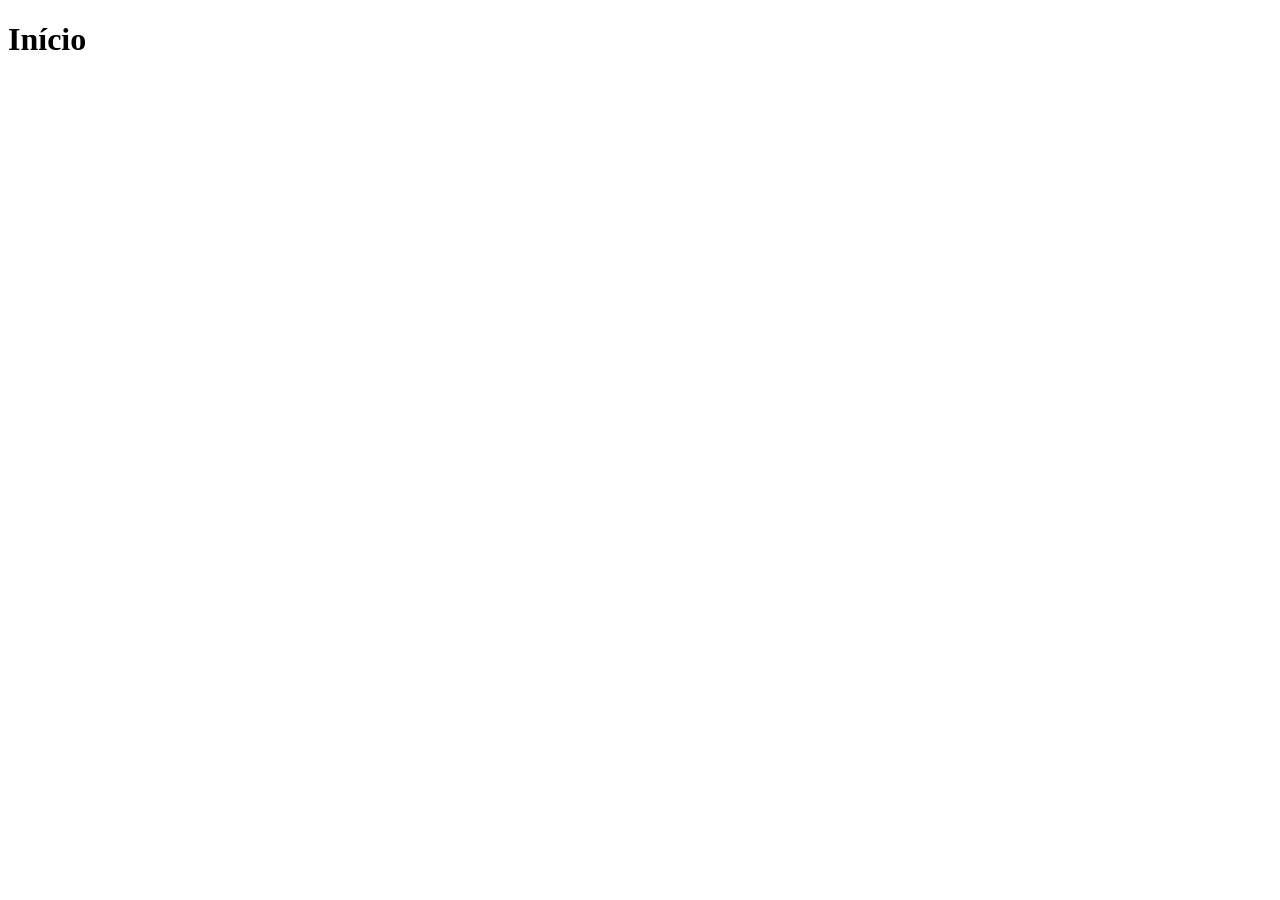
==== index.html @ 6e4b0859 "Estrutura inicial do projeto" ====
<!DOCTYPE html>
<html lang="pt-BR">
<head>
  <meta charset="UTF-8">
  <meta name="viewport" content="width=device-width, initial-scale=1">
  <title>Início · IMDb Clone</title>
  <link rel="stylesheet" href="css/variaveis.css">
  <link rel="stylesheet" href="css/base.css">
  <link rel="stylesheet" href="css/componentes.css">
  <link rel="stylesheet" href="css/paginas.css">
</head>
<body data-pagina="inicio" data-raiz=".">
  <header id="cabecalho"></header>
  <main id="conteudo">
    <h1>Início</h1>
  </main>
  <footer id="rodape"></footer>
</body>
</html>
---- css/variaveis.css ----
/* ==========================================================================
   variaveis.css — tokens do guia de estilo (Parte 1, seção 4)
   Valores medidos no IMDb em 08/11/2026. Importado antes de todos os outros CSS.
   Tema escuro é o padrão; o tema claro troca só as variáveis (html[data-tema="claro"]).
   ========================================================================== */

:root {
  /* ---- Cores fixas (iguais nos dois temas) ---- */
  --cor-destaque: #F5C518;        /* botão primário, estrelas, barra dos títulos */
  --cor-sobre-destaque: #000000;  /* texto em cima do amarelo (contraste 12,9:1) */

  /* ---- Tema escuro (padrão) ---- */
  --cor-fundo: #000000;
  --cor-cabecalho: #121212;
  --cor-superficie: #1F1F1F;      /* busca, campos, menus */
  --cor-card: #1A1A1A;            /* cards e pôsteres */
  --cor-botao-secundario: #2C2C2C;
  --cor-borda: #3A3A3A;
  --cor-texto: #FFFFFF;           /* 21:1 sobre o fundo */
  --cor-texto-2: #B3B3B3;         /* secundário: metadados, rodapé (10:1) */
  --cor-link: #5799EF;            /* links e "Avaliar" (7,2:1) */
  --cor-erro: #FB3C3C;            /* 5,8:1 */
  --cor-sucesso: #67AD4B;         /* 7,7:1 */
  --cor-foco: #5799EF;            /* contorno de foco visível (teclado) */

  /* ---- Tipografia ---- */
  --fonte: "Roboto", Helvetica, Arial, sans-serif;
  --tam-h1: 3rem;          /* 48px / 50px — peso 300 */
  --alt-h1: 3.125rem;
  --tam-h2: 1.375rem;      /* 22px / 26px — peso 600 */
  --alt-h2: 1.625rem;
  --tam-texto: 1rem;       /* 16px / 24px — peso 400 */
  --alt-texto: 1.5rem;
  --tam-botao: 0.875rem;   /* 14px / 20px — peso 500 */
  --alt-botao: 1.25rem;
  --tam-legenda: 0.75rem;  /* 12px / 16px — peso 400 */
  --alt-legenda: 1rem;
  --peso-leve: 300;
  --peso-normal: 400;
  --peso-medio: 500;
  --peso-forte: 600;

  /* ---- Formas e medidas ---- */
  --raio-botao: 24px;      /* pílula */
  --raio-card: 12px;
  --raio-chip: 16px;
  --raio-campo: 4px;
  --altura-botao: 36px;
  --altura-botao-grande: 48px;
  --altura-chip: 30px;
  --altura-cabecalho: 56px;
  --largura-maxima: 1280px;
  --barra-titulo: 4px;     /* barra amarela à esquerda do h2 */
  --espaco-1: 0.25rem;
  --espaco-2: 0.5rem;
  --espaco-3: 1rem;
  --espaco-4: 1.5rem;
  --espaco-5: 2rem;

  /* ---- Movimento ---- */
  --transicao: 0.2s ease;
}

/* Tema claro (alternância via js/componentes/tema.js) */
html[data-tema="claro"] {
  --cor-fundo: #FFFFFF;
  --cor-cabecalho: #F0F0F0;
  --cor-superficie: #FAFAFA;
  --cor-card: #FFFFFF;
  --cor-botao-secundario: #F0F0F0;
  --cor-borda: #D0D0D0;
  --cor-texto: #212121;           /* 16,1:1 sobre branco */
  --cor-texto-2: #5F5F5F;
  --cor-link: #0E63BE;            /* 5,9:1 */
  --cor-erro: #BD2404;            /* 6,1:1 */
  --cor-sucesso: #008A00;         /* só ícone e borda (4,5:1) */
  --cor-foco: #0E63BE;
}

/* Breakpoints adotados (não dá para usar variável dentro de @media):
   mobile  : até 599px
   tablet  : a partir de 600px   → @media (min-width: 600px)
   desktop : a partir de 1024px  → @media (min-width: 1024px) */

/* Mobile: títulos menores (h1 28/32, h2 18/22) */
@media (max-width: 599px) {
  :root {
    --tam-h1: 1.75rem;
    --alt-h1: 2rem;
    --tam-h2: 1.125rem;
    --alt-h2: 1.375rem;
  }
}
---- css/base.css ----
/* base.css: reset, tipografia, layout geral, cabeçalho, rodapé e utilitários. */
---- css/componentes.css ----
/* componentes.css: botões, cards, chips, campos de formulário, alertas, modal, tabela e carrossel. */
---- css/paginas.css ----
/* paginas.css: ajustes específicos de cada página (um bloco comentado por página). */
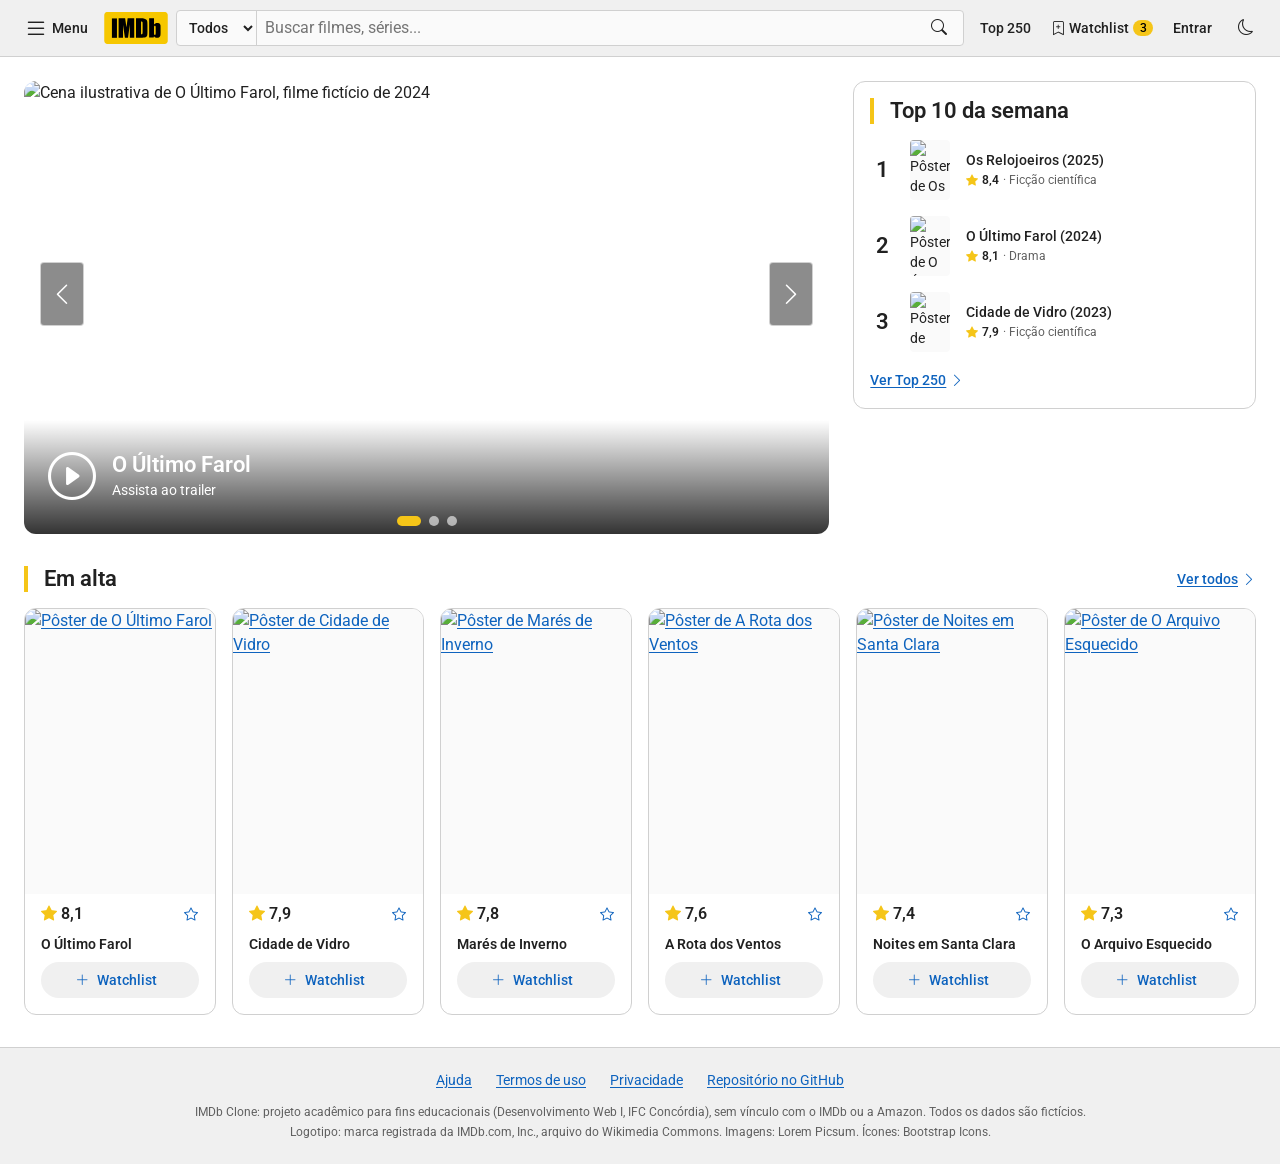
==== commit 4141ebb1: "Paginas Inicio e Detalhe do titulo com modal de avaliacao" ====
--- a/index.html
+++ b/index.html
@@ -4,16 +4,307 @@
   <meta charset="UTF-8">
   <meta name="viewport" content="width=device-width, initial-scale=1">
   <title>Início · IMDb Clone</title>
+  <meta name="description" content="Clone educacional do IMDb: destaques, Top 10 da semana e títulos em alta.">
+  <!-- Fonte Roboto (Google Fonts) e Bootstrap Icons (CDN), conforme a Tabela 5 da Parte 1 -->
+  <link rel="preconnect" href="https://fonts.googleapis.com">
+  <link rel="preconnect" href="https://fonts.gstatic.com" crossorigin>
+  <link rel="stylesheet" href="https://fonts.googleapis.com/css2?family=Roboto:wght@300;400;500;600&display=swap">
+  <link rel="stylesheet" href="https://cdn.jsdelivr.net/npm/bootstrap-icons@1.11.3/font/bootstrap-icons.min.css">
+  <!-- CSS próprio, em camadas: variáveis → base → componentes → páginas -->
   <link rel="stylesheet" href="css/variaveis.css">
   <link rel="stylesheet" href="css/base.css">
   <link rel="stylesheet" href="css/componentes.css">
   <link rel="stylesheet" href="css/paginas.css">
 </head>
 <body data-pagina="inicio" data-raiz=".">
-  <header id="cabecalho"></header>
+  <a class="pular-conteudo" href="#conteudo">Pular para o conteúdo</a>
+
+  <!-- ===== Cabeçalho global (igual em todas as páginas públicas) ===== -->
+  <header class="cabecalho" id="cabecalho">
+    <div class="cabecalho-interno">
+      <!-- Botão do menu: o JS alterna .aberta em #menu-principal e aria-expanded -->
+      <button class="botao-menu" id="botao-menu" type="button" aria-controls="menu-principal" aria-expanded="false">
+        <i class="bi bi-list" aria-hidden="true"></i>
+        <span class="botao-menu-texto">Menu</span>
+        <span class="visualmente-oculto">Abrir menu</span>
+      </button>
+
+      <a class="logo" href="index.html">
+        <img src="img/logo-imdb.svg" alt="IMDb Clone, ir para a página inicial" width="64" height="32">
+      </a>
+
+      <!-- Busca do cabeçalho: envia por GET para a página de busca -->
+      <form class="busca-cabecalho" id="form-busca-cabecalho" action="busca.html" method="get" role="search">
+        <label class="visualmente-oculto" for="busca-tipo">Tipo de título</label>
+        <select id="busca-tipo" name="tipo">
+          <option value="">Todos</option>
+          <option value="filme">Filmes</option>
+          <option value="serie">Séries</option>
+        </select>
+        <label class="visualmente-oculto" for="busca-termo">Buscar títulos</label>
+        <input type="search" id="busca-termo" name="q" placeholder="Buscar filmes, séries..." autocomplete="off">
+        <button type="submit">
+          <i class="bi bi-search" aria-hidden="true"></i>
+          <span class="visualmente-oculto">Buscar</span>
+        </button>
+      </form>
+
+      <div class="atalhos">
+        <a class="atalho atalho-mobile" href="busca.html"><i class="bi bi-search" aria-hidden="true"></i> Buscar</a>
+        <a class="atalho atalho-desktop" href="top250.html">Top 250</a>
+        <a class="atalho atalho-desktop" href="watchlist.html">
+          <i class="bi bi-bookmark-plus" aria-hidden="true"></i> Watchlist
+          <span class="contador" data-contador-watchlist>3</span>
+        </a>
+        <a class="atalho" href="admin/login.html">Entrar</a>
+      </div>
+
+      <!-- Alternar tema: o JS troca html[data-tema="escuro"] -->
+      <button class="botao-tema" id="botao-tema" type="button" aria-pressed="false">
+        <i class="bi bi-moon" aria-hidden="true"></i>
+        <span class="visualmente-oculto">Ativar tema escuro</span>
+      </button>
+    </div>
+
+    <!-- Gaveta do menu (estado "menu aberto" do wireframe) -->
+    <nav class="gaveta" id="menu-principal" aria-label="Menu principal">
+      <div class="gaveta-topo">
+        <button class="botao botao-contorno botao-icone" id="fechar-menu" type="button">
+          <i class="bi bi-x-lg" aria-hidden="true"></i>
+          <span class="visualmente-oculto">Fechar menu</span>
+        </button>
+      </div>
+      <ul class="gaveta-lista">
+        <li><a href="index.html" aria-current="page"><i class="bi bi-house" aria-hidden="true"></i> Início</a></li>
+        <li><a href="busca.html"><i class="bi bi-search" aria-hidden="true"></i> Busca</a></li>
+        <li><a href="top250.html"><i class="bi bi-trophy" aria-hidden="true"></i> Top 250</a></li>
+        <li><a href="watchlist.html"><i class="bi bi-bookmark-plus" aria-hidden="true"></i> <span>Watchlist (<span data-contador-watchlist>3</span>)</span></a></li>
+        <li><a href="admin/login.html"><i class="bi bi-person-circle" aria-hidden="true"></i> Entrar</a></li>
+      </ul>
+    </nav>
+  </header>
+
   <main id="conteudo">
-    <h1>Início</h1>
+    <h1 class="visualmente-oculto">IMDb Clone: filmes e séries fictícios</h1>
+
+    <!-- ===== Destaques: carrossel + Top 10 da semana ===== -->
+    <div class="inicio-destaques">
+      <section class="carrossel" id="carrossel" aria-roledescription="carrossel" aria-label="Destaques">
+        <button class="carrossel-seta carrossel-anterior" id="carrossel-anterior" type="button">
+          <i class="bi bi-chevron-left" aria-hidden="true"></i>
+          <span class="visualmente-oculto">Slide anterior</span>
+        </button>
+        <!-- O JS desloca este trilho com transform: translateX(-100% * índice) -->
+        <div class="carrossel-trilho" id="carrossel-trilho" aria-live="polite">
+          <!-- Slide 1 -->
+          <div class="carrossel-slide" role="group" aria-roledescription="slide" aria-label="1 de 3" data-slide="0">
+            <img src="https://picsum.photos/seed/farol-banner/1280/720" alt="Cena ilustrativa de O Último Farol, filme fictício de 2024" width="1280" height="720">
+            <div class="carrossel-legenda">
+              <a href="titulo.html?id=1">
+                <i class="bi bi-play-circle" aria-hidden="true"></i>
+                <div>
+                  <h3>O Último Farol</h3>
+                  <p>Assista ao trailer</p>
+                </div>
+              </a>
+            </div>
+          </div>
+          <!-- Slide 2 -->
+          <div class="carrossel-slide" role="group" aria-roledescription="slide" aria-label="2 de 3" data-slide="1">
+            <img src="https://picsum.photos/seed/relogio-banner/1280/720" alt="Cena ilustrativa de Os Relojoeiros, série fictício de 2025" width="1280" height="720" loading="lazy">
+            <div class="carrossel-legenda">
+              <a href="titulo.html?id=7">
+                <i class="bi bi-play-circle" aria-hidden="true"></i>
+                <div>
+                  <h3>Os Relojoeiros</h3>
+                  <p>Assista ao trailer</p>
+                </div>
+              </a>
+            </div>
+          </div>
+          <!-- Slide 3 -->
+          <div class="carrossel-slide" role="group" aria-roledescription="slide" aria-label="3 de 3" data-slide="2">
+            <img src="https://picsum.photos/seed/vidro-banner/1280/720" alt="Cena ilustrativa de Cidade de Vidro, filme fictício de 2023" width="1280" height="720" loading="lazy">
+            <div class="carrossel-legenda">
+              <a href="titulo.html?id=2">
+                <i class="bi bi-play-circle" aria-hidden="true"></i>
+                <div>
+                  <h3>Cidade de Vidro</h3>
+                  <p>Assista ao trailer</p>
+                </div>
+              </a>
+            </div>
+          </div>
+        </div>
+        <button class="carrossel-seta carrossel-proximo" id="carrossel-proximo" type="button">
+          <i class="bi bi-chevron-right" aria-hidden="true"></i>
+          <span class="visualmente-oculto">Próximo slide</span>
+        </button>
+        <div class="carrossel-indicadores" id="carrossel-indicadores">
+          <button type="button" data-ir-slide="0" aria-current="true"><span class="visualmente-oculto">Ir para o slide 1</span></button>
+          <button type="button" data-ir-slide="1"><span class="visualmente-oculto">Ir para o slide 2</span></button>
+          <button type="button" data-ir-slide="2"><span class="visualmente-oculto">Ir para o slide 3</span></button>
+        </div>
+      </section>
+
+      <section class="top10" aria-labelledby="titulo-top10">
+        <h2 class="titulo-secao" id="titulo-top10">Top 10 da semana</h2>
+        <ol class="top10-lista" id="lista-top10">
+          <li class="top10-item">
+            <span class="top10-posicao">1</span>
+            <img class="poster" src="https://picsum.photos/seed/relogio/60/90" alt="Pôster de Os Relojoeiros" width="40" height="60" loading="lazy">
+            <div>
+              <a href="titulo.html?id=7">Os Relojoeiros (2025)</a>
+              <p class="nota"><i class="bi bi-star-fill" aria-hidden="true"></i> <span class="nota-valor">8,4</span> <span class="nota-votos">· Ficção científica</span></p>
+            </div>
+          </li>
+          <li class="top10-item">
+            <span class="top10-posicao">2</span>
+            <img class="poster" src="https://picsum.photos/seed/farol/60/90" alt="Pôster de O Último Farol" width="40" height="60" loading="lazy">
+            <div>
+              <a href="titulo.html?id=1">O Último Farol (2024)</a>
+              <p class="nota"><i class="bi bi-star-fill" aria-hidden="true"></i> <span class="nota-valor">8,1</span> <span class="nota-votos">· Drama</span></p>
+            </div>
+          </li>
+          <li class="top10-item">
+            <span class="top10-posicao">3</span>
+            <img class="poster" src="https://picsum.photos/seed/vidro/60/90" alt="Pôster de Cidade de Vidro" width="40" height="60" loading="lazy">
+            <div>
+              <a href="titulo.html?id=2">Cidade de Vidro (2023)</a>
+              <p class="nota"><i class="bi bi-star-fill" aria-hidden="true"></i> <span class="nota-valor">7,9</span> <span class="nota-votos">· Ficção científica</span></p>
+            </div>
+          </li>
+        </ol>
+        <a class="ver-mais" href="top250.html">Ver Top 250 <i class="bi bi-chevron-right" aria-hidden="true"></i></a>
+      </section>
+    </div>
+
+    <!-- ===== Em alta: cards com botão de Watchlist ===== -->
+    <section class="em-alta" aria-labelledby="titulo-em-alta">
+      <div class="secao-topo">
+        <h2 class="titulo-secao" id="titulo-em-alta">Em alta</h2>
+        <a class="ver-mais" href="busca.html">Ver todos <i class="bi bi-chevron-right" aria-hidden="true"></i></a>
+      </div>
+      <!-- Grade no desktop; rolagem horizontal no mobile. O JS pode gerar estes cards a partir do JSON -->
+      <ul class="grade-cartoes" id="lista-em-alta">
+        <li>
+          <article class="cartao-titulo" data-id="1">
+            <a href="titulo.html?id=1" tabindex="-1" aria-hidden="true">
+              <img class="poster" src="https://picsum.photos/seed/farol/300/450" alt="Pôster de O Último Farol" width="300" height="450" loading="lazy">
+            </a>
+            <div class="cartao-corpo">
+              <div class="cartao-linha-nota">
+                <p class="nota"><i class="bi bi-star-fill" aria-hidden="true"></i> <span class="nota-valor">8,1</span><span class="visualmente-oculto"> de 10</span></p>
+                <a class="botao botao-texto" href="titulo.html?id=1#avaliar" aria-label="Avaliar O Último Farol"><i class="bi bi-star" aria-hidden="true"></i></a>
+              </div>
+              <h3><a href="titulo.html?id=1">O Último Farol</a></h3>
+              <button class="botao botao-secundario botao-bloco botao-watchlist" type="button" data-id="1" aria-pressed="false">
+                <i class="bi bi-plus-lg" aria-hidden="true"></i> Watchlist<span class="visualmente-oculto">: O Último Farol</span>
+              </button>
+            </div>
+          </article>
+        </li>
+        <li>
+          <article class="cartao-titulo" data-id="2">
+            <a href="titulo.html?id=2" tabindex="-1" aria-hidden="true">
+              <img class="poster" src="https://picsum.photos/seed/vidro/300/450" alt="Pôster de Cidade de Vidro" width="300" height="450" loading="lazy">
+            </a>
+            <div class="cartao-corpo">
+              <div class="cartao-linha-nota">
+                <p class="nota"><i class="bi bi-star-fill" aria-hidden="true"></i> <span class="nota-valor">7,9</span><span class="visualmente-oculto"> de 10</span></p>
+                <a class="botao botao-texto" href="titulo.html?id=2#avaliar" aria-label="Avaliar Cidade de Vidro"><i class="bi bi-star" aria-hidden="true"></i></a>
+              </div>
+              <h3><a href="titulo.html?id=2">Cidade de Vidro</a></h3>
+              <button class="botao botao-secundario botao-bloco botao-watchlist" type="button" data-id="2" aria-pressed="false">
+                <i class="bi bi-plus-lg" aria-hidden="true"></i> Watchlist<span class="visualmente-oculto">: Cidade de Vidro</span>
+              </button>
+            </div>
+          </article>
+        </li>
+        <li>
+          <article class="cartao-titulo" data-id="3">
+            <a href="titulo.html?id=3" tabindex="-1" aria-hidden="true">
+              <img class="poster" src="https://picsum.photos/seed/mares/300/450" alt="Pôster de Marés de Inverno" width="300" height="450" loading="lazy">
+            </a>
+            <div class="cartao-corpo">
+              <div class="cartao-linha-nota">
+                <p class="nota"><i class="bi bi-star-fill" aria-hidden="true"></i> <span class="nota-valor">7,8</span><span class="visualmente-oculto"> de 10</span></p>
+                <a class="botao botao-texto" href="titulo.html?id=3#avaliar" aria-label="Avaliar Marés de Inverno"><i class="bi bi-star" aria-hidden="true"></i></a>
+              </div>
+              <h3><a href="titulo.html?id=3">Marés de Inverno</a></h3>
+              <button class="botao botao-secundario botao-bloco botao-watchlist" type="button" data-id="3" aria-pressed="false">
+                <i class="bi bi-plus-lg" aria-hidden="true"></i> Watchlist<span class="visualmente-oculto">: Marés de Inverno</span>
+              </button>
+            </div>
+          </article>
+        </li>
+        <li>
+          <article class="cartao-titulo" data-id="4">
+            <a href="titulo.html?id=4" tabindex="-1" aria-hidden="true">
+              <img class="poster" src="https://picsum.photos/seed/ventos/300/450" alt="Pôster de A Rota dos Ventos" width="300" height="450" loading="lazy">
+            </a>
+            <div class="cartao-corpo">
+              <div class="cartao-linha-nota">
+                <p class="nota"><i class="bi bi-star-fill" aria-hidden="true"></i> <span class="nota-valor">7,6</span><span class="visualmente-oculto"> de 10</span></p>
+                <a class="botao botao-texto" href="titulo.html?id=4#avaliar" aria-label="Avaliar A Rota dos Ventos"><i class="bi bi-star" aria-hidden="true"></i></a>
+              </div>
+              <h3><a href="titulo.html?id=4">A Rota dos Ventos</a></h3>
+              <button class="botao botao-secundario botao-bloco botao-watchlist" type="button" data-id="4" aria-pressed="false">
+                <i class="bi bi-plus-lg" aria-hidden="true"></i> Watchlist<span class="visualmente-oculto">: A Rota dos Ventos</span>
+              </button>
+            </div>
+          </article>
+        </li>
+        <li>
+          <article class="cartao-titulo" data-id="5">
+            <a href="titulo.html?id=5" tabindex="-1" aria-hidden="true">
+              <img class="poster" src="https://picsum.photos/seed/clara/300/450" alt="Pôster de Noites em Santa Clara" width="300" height="450" loading="lazy">
+            </a>
+            <div class="cartao-corpo">
+              <div class="cartao-linha-nota">
+                <p class="nota"><i class="bi bi-star-fill" aria-hidden="true"></i> <span class="nota-valor">7,4</span><span class="visualmente-oculto"> de 10</span></p>
+                <a class="botao botao-texto" href="titulo.html?id=5#avaliar" aria-label="Avaliar Noites em Santa Clara"><i class="bi bi-star" aria-hidden="true"></i></a>
+              </div>
+              <h3><a href="titulo.html?id=5">Noites em Santa Clara</a></h3>
+              <button class="botao botao-secundario botao-bloco botao-watchlist" type="button" data-id="5" aria-pressed="false">
+                <i class="bi bi-plus-lg" aria-hidden="true"></i> Watchlist<span class="visualmente-oculto">: Noites em Santa Clara</span>
+              </button>
+            </div>
+          </article>
+        </li>
+        <li>
+          <article class="cartao-titulo" data-id="6">
+            <a href="titulo.html?id=6" tabindex="-1" aria-hidden="true">
+              <img class="poster" src="https://picsum.photos/seed/arquivo/300/450" alt="Pôster de O Arquivo Esquecido" width="300" height="450" loading="lazy">
+            </a>
+            <div class="cartao-corpo">
+              <div class="cartao-linha-nota">
+                <p class="nota"><i class="bi bi-star-fill" aria-hidden="true"></i> <span class="nota-valor">7,3</span><span class="visualmente-oculto"> de 10</span></p>
+                <a class="botao botao-texto" href="titulo.html?id=6#avaliar" aria-label="Avaliar O Arquivo Esquecido"><i class="bi bi-star" aria-hidden="true"></i></a>
+              </div>
+              <h3><a href="titulo.html?id=6">O Arquivo Esquecido</a></h3>
+              <button class="botao botao-secundario botao-bloco botao-watchlist" type="button" data-id="6" aria-pressed="false">
+                <i class="bi bi-plus-lg" aria-hidden="true"></i> Watchlist<span class="visualmente-oculto">: O Arquivo Esquecido</span>
+              </button>
+            </div>
+          </article>
+        </li>
+      </ul>
+    </section>
   </main>
-  <footer id="rodape"></footer>
+
+  <!-- ===== Rodapé (aviso de clone educacional exigido pelo enunciado) ===== -->
+  <footer class="rodape" id="rodape">
+    <nav aria-label="Links do rodapé">
+      <ul class="rodape-links">
+        <li><a href="#">Ajuda</a></li>
+        <li><a href="#">Termos de uso</a></li>
+        <li><a href="#">Privacidade</a></li>
+        <li><a href="https://github.com/arthurlorenzett/IMDb_Mock">Repositório no GitHub</a></li>
+      </ul>
+    </nav>
+    <p>IMDb Clone: projeto acadêmico para fins educacionais (Desenvolvimento Web I, IFC Concórdia), sem vínculo com o IMDb ou a Amazon. Todos os dados são fictícios.</p>
+    <p>Logotipo: marca registrada da IMDb.com, Inc., arquivo do Wikimedia Commons. Imagens: Lorem Picsum. Ícones: Bootstrap Icons.</p>
+  </footer>
 </body>
 </html>
--- a/css/variaveis.css
+++ b/css/variaveis.css
@@ -1,27 +1,33 @@
 /* ==========================================================================
    variaveis.css — tokens do guia de estilo (Parte 1, seção 4)
    Valores medidos no IMDb em 08/11/2026. Importado antes de todos os outros CSS.
-   Tema escuro é o padrão; o tema claro troca só as variáveis (html[data-tema="claro"]).
+   Tema claro é o padrão; o tema escuro troca só as variáveis (html[data-tema="escuro"]).
    ========================================================================== */
 
 :root {
   /* ---- Cores fixas (iguais nos dois temas) ---- */
   --cor-destaque: #F5C518;        /* botão primário, estrelas, barra dos títulos */
   --cor-sobre-destaque: #000000;  /* texto em cima do amarelo (contraste 12,9:1) */
+  --cor-sobre-foto: #FFFFFF;      /* texto e setas em cima de fotos (carrossel, trailer) */
+  --cor-veu-foto: rgba(0, 0, 0, 0.8);        /* degradê que garante leitura sobre a foto */
+  --cor-veu-leve: rgba(0, 0, 0, 0.45);       /* fundo das setas do carrossel */
+  --cor-borda-foto: rgba(255, 255, 255, 0.6); /* borda das setas e indicadores do carrossel */
 
-  /* ---- Tema escuro (padrão) ---- */
-  --cor-fundo: #000000;
-  --cor-cabecalho: #121212;
-  --cor-superficie: #1F1F1F;      /* busca, campos, menus */
-  --cor-card: #1A1A1A;            /* cards e pôsteres */
-  --cor-botao-secundario: #2C2C2C;
-  --cor-borda: #3A3A3A;
-  --cor-texto: #FFFFFF;           /* 21:1 sobre o fundo */
-  --cor-texto-2: #B3B3B3;         /* secundário: metadados, rodapé (10:1) */
-  --cor-link: #5799EF;            /* links e "Avaliar" (7,2:1) */
-  --cor-erro: #FB3C3C;            /* 5,8:1 */
-  --cor-sucesso: #67AD4B;         /* 7,7:1 */
-  --cor-foco: #5799EF;            /* contorno de foco visível (teclado) */
+  /* ---- Tema claro (padrão) ---- */
+  --cor-fundo: #FFFFFF;
+  --cor-cabecalho: #F0F0F0;
+  --cor-superficie: #FAFAFA;      /* busca, campos, menus */
+  --cor-card: #FFFFFF;            /* cards e pôsteres */
+  --cor-botao-secundario: #F0F0F0;
+  --cor-borda: #D0D0D0;
+  --cor-texto: #212121;           /* 16,1:1 sobre branco */
+  --cor-texto-2: #5F5F5F;         /* secundário: metadados, rodapé */
+  --cor-link: #0E63BE;            /* links e "Avaliar" (5,9:1) */
+  --cor-erro: #BD2404;            /* 6,1:1 */
+  --cor-sucesso: #008A00;         /* só ícone e borda (4,5:1) */
+  --cor-foco: #0E63BE;            /* contorno de foco visível (teclado) */
+  --cor-sombra: rgba(0, 0, 0, 0.12);
+  --cor-fundo-modal: rgba(0, 0, 0, 0.6);  /* véu atrás de modais e da gaveta */
 
   /* ---- Tipografia ---- */
   --fonte: "Roboto", Helvetica, Arial, sans-serif;
@@ -61,20 +67,21 @@
   --transicao: 0.2s ease;
 }
 
-/* Tema claro (alternância via js/componentes/tema.js) */
-html[data-tema="claro"] {
-  --cor-fundo: #FFFFFF;
-  --cor-cabecalho: #F0F0F0;
-  --cor-superficie: #FAFAFA;
-  --cor-card: #FFFFFF;
-  --cor-botao-secundario: #F0F0F0;
-  --cor-borda: #D0D0D0;
-  --cor-texto: #212121;           /* 16,1:1 sobre branco */
-  --cor-texto-2: #5F5F5F;
-  --cor-link: #0E63BE;            /* 5,9:1 */
-  --cor-erro: #BD2404;            /* 6,1:1 */
-  --cor-sucesso: #008A00;         /* só ícone e borda (4,5:1) */
-  --cor-foco: #0E63BE;
+/* Tema escuro (o JS do colega só troca o atributo: html[data-tema="escuro"]) */
+html[data-tema="escuro"] {
+  --cor-fundo: #000000;
+  --cor-cabecalho: #121212;
+  --cor-superficie: #1F1F1F;
+  --cor-card: #1A1A1A;
+  --cor-botao-secundario: #2C2C2C;
+  --cor-borda: #3A3A3A;
+  --cor-texto: #FFFFFF;           /* 21:1 sobre o fundo */
+  --cor-texto-2: #B3B3B3;         /* 10:1 */
+  --cor-link: #5799EF;            /* 7,2:1 */
+  --cor-erro: #FB3C3C;            /* 5,8:1 */
+  --cor-sucesso: #67AD4B;         /* 7,7:1 */
+  --cor-foco: #5799EF;
+  --cor-sombra: rgba(0, 0, 0, 0.5);
 }
 
 /* Breakpoints adotados (não dá para usar variável dentro de @media):
--- a/css/base.css
+++ b/css/base.css
@@ -1 +1,461 @@
-/* base.css: reset, tipografia, layout geral, cabeçalho, rodapé e utilitários. */
+/* ==========================================================================
+   base.css — reset, tipografia, layout geral, cabeçalho, rodapé e utilitários.
+   Usa só as variáveis de variaveis.css (cores e fontes do guia de estilo).
+   ========================================================================== */
+
+/* ---- Reset mínimo ---- */
+*,
+*::before,
+*::after {
+  box-sizing: border-box;
+}
+
+body,
+h1, h2, h3, h4,
+p, ul, ol, figure, fieldset {
+  margin: 0;
+}
+
+ul[class],
+ol[class] {
+  padding: 0;
+  list-style: none;
+}
+
+img {
+  display: block;
+  max-width: 100%;
+  height: auto;
+}
+
+button,
+input,
+select,
+textarea {
+  font: inherit;
+  color: inherit;
+}
+
+/* ---- Página ---- */
+body {
+  display: flex;               /* rodapé sempre no fim, mesmo com pouco conteúdo */
+  flex-direction: column;
+  min-height: 100vh;
+  background: var(--cor-fundo);
+  color: var(--cor-texto);
+  font-family: var(--fonte);
+  font-size: var(--tam-texto);
+  line-height: var(--alt-texto);
+  font-weight: var(--peso-normal);
+  transition: background-color var(--transicao), color var(--transicao);
+}
+
+main {
+  flex: 1;
+  width: 100%;
+  max-width: var(--largura-maxima);
+  margin: 0 auto;
+  padding: var(--espaco-4) var(--espaco-3) var(--espaco-5);
+}
+
+/* ---- Tipografia (escala da Tabela 4 da Parte 1) ---- */
+h1 {
+  font-size: var(--tam-h1);
+  line-height: var(--alt-h1);
+  font-weight: var(--peso-normal);
+}
+
+h2 {
+  font-size: var(--tam-h2);
+  line-height: var(--alt-h2);
+  font-weight: var(--peso-forte);
+}
+
+h3 {
+  font-size: var(--tam-texto);
+  line-height: var(--alt-texto);
+  font-weight: var(--peso-forte);
+}
+
+a {
+  color: var(--cor-link);
+  text-underline-offset: 2px;
+}
+
+a:hover {
+  text-decoration-thickness: 2px;
+}
+
+/* Foco visível para quem navega pelo teclado (2.4 do enunciado) */
+:focus-visible {
+  outline: 2px solid var(--cor-foco);
+  outline-offset: 2px;
+}
+
+/* Título de seção com a barra amarela de 4 px à esquerda (guia 4.3) */
+.titulo-secao {
+  display: flex;
+  align-items: center;
+  gap: var(--espaco-2);
+  padding-left: var(--espaco-3);
+  border-left: var(--barra-titulo) solid var(--cor-destaque);
+}
+
+.subtitulo {
+  color: var(--cor-texto-2);
+  font-size: var(--tam-legenda);
+  line-height: var(--alt-legenda);
+}
+
+/* Cabeçalho da página: h1 + linha de apoio */
+.cabecalho-pagina {
+  margin-bottom: var(--espaco-4);
+}
+
+.cabecalho-pagina .subtitulo {
+  margin-top: var(--espaco-1);
+}
+
+/* ==========================================================================
+   Cabeçalho global (o mesmo HTML em todas as páginas)
+   ========================================================================== */
+.cabecalho {
+  position: sticky;            /* continua visível ao rolar */
+  top: 0;
+  z-index: 10;
+  background: var(--cor-cabecalho);
+  border-bottom: 1px solid var(--cor-borda);
+}
+
+.cabecalho-interno {
+  display: flex;
+  align-items: center;
+  gap: var(--espaco-2);
+  max-width: var(--largura-maxima);
+  min-height: var(--altura-cabecalho);
+  margin: 0 auto;
+  padding: var(--espaco-2) var(--espaco-3);
+}
+
+.logo {
+  flex-shrink: 0;
+  border-radius: var(--raio-campo);
+}
+
+.logo img {
+  width: 64px;
+  height: 32px;
+}
+
+/* Botão ☰ / "Menu": o JS do colega alterna a classe .aberta na gaveta */
+.botao-menu {
+  display: inline-flex;
+  align-items: center;
+  gap: var(--espaco-1);
+  height: var(--altura-botao);
+  padding: 0 var(--espaco-2);
+  border: 0;
+  border-radius: var(--raio-campo);
+  background: transparent;
+  font-size: var(--tam-botao);
+  font-weight: var(--peso-medio);
+  cursor: pointer;
+  transition: background-color var(--transicao);
+}
+
+.botao-menu:hover {
+  background: var(--cor-botao-secundario);
+}
+
+.botao-menu .bi {
+  font-size: 1.5rem;
+}
+
+.botao-menu-texto {
+  display: none;               /* no mobile só o ícone ☰ */
+}
+
+/* Busca do cabeçalho (GET → busca.html) */
+.busca-cabecalho {
+  display: none;               /* no mobile vira o link "Buscar" */
+  flex: 1;
+  height: var(--altura-botao);
+  border: 1px solid var(--cor-borda);
+  border-radius: var(--raio-campo);
+  background: var(--cor-superficie);
+  overflow: hidden;
+  transition: border-color var(--transicao);
+}
+
+.busca-cabecalho:focus-within {
+  border-color: var(--cor-foco);
+  box-shadow: 0 0 0 1px var(--cor-foco);
+}
+
+.busca-cabecalho select,
+.busca-cabecalho input,
+.busca-cabecalho button {
+  border: 0;
+  background: transparent;
+}
+
+.busca-cabecalho select {
+  padding: 0 var(--espaco-2);
+  border-right: 1px solid var(--cor-borda);
+  font-size: var(--tam-botao);
+  font-weight: var(--peso-medio);
+}
+
+.busca-cabecalho input {
+  flex: 1;
+  min-width: 0;
+  padding: 0 var(--espaco-2);
+}
+
+.busca-cabecalho button {
+  padding: 0 var(--espaco-3);
+  cursor: pointer;
+}
+
+/* O contorno de foco fica no formulário inteiro (:focus-within acima) */
+.busca-cabecalho input:focus-visible,
+.busca-cabecalho select:focus-visible,
+.busca-cabecalho button:focus-visible {
+  outline: none;
+}
+
+/* Atalhos à direita: Buscar (mobile), Top 250, Watchlist, Entrar */
+.atalhos {
+  display: flex;
+  align-items: center;
+  gap: var(--espaco-1);
+  margin-left: auto;
+}
+
+.atalho {
+  display: inline-flex;
+  align-items: center;
+  gap: var(--espaco-1);
+  height: var(--altura-botao);
+  padding: 0 var(--espaco-2);
+  border-radius: var(--raio-campo);
+  color: var(--cor-texto);
+  font-size: var(--tam-botao);
+  font-weight: var(--peso-medio);
+  text-decoration: none;
+  white-space: nowrap;
+  transition: background-color var(--transicao);
+}
+
+.atalho:hover {
+  background: var(--cor-botao-secundario);
+}
+
+.atalho-desktop {
+  display: none;
+}
+
+/* Contador da Watchlist (o JS atualiza o número) */
+.contador {
+  min-width: 1.25rem;
+  padding: 0 var(--espaco-1);
+  border-radius: var(--raio-chip);
+  background: var(--cor-destaque);
+  color: var(--cor-sobre-destaque);
+  font-size: var(--tam-legenda);
+  line-height: var(--alt-legenda);
+  text-align: center;
+}
+
+/* Botão de alternar tema (o JS troca html[data-tema]) */
+.botao-tema {
+  flex-shrink: 0;
+  width: var(--altura-botao);
+  height: var(--altura-botao);
+  border: 0;
+  border-radius: 50%;
+  background: transparent;
+  cursor: pointer;
+  transition: background-color var(--transicao);
+}
+
+.botao-tema:hover {
+  background: var(--cor-botao-secundario);
+}
+
+/* ---- Gaveta do menu (estado "menu aberto" do wireframe) ----
+   Fechada: fora da tela e invisível (não recebe foco pelo Tab).
+   Aberta: o JS adiciona .aberta e muda aria-expanded do botão. */
+.gaveta {
+  position: fixed;
+  inset: 0 auto 0 0;
+  z-index: 20;
+  width: min(300px, 85vw);
+  padding: var(--espaco-3);
+  background: var(--cor-cabecalho);
+  box-shadow: 4px 0 16px var(--cor-sombra);
+  transform: translateX(-100%);
+  visibility: hidden;
+  transition: transform var(--transicao), visibility var(--transicao);
+}
+
+.gaveta.aberta {
+  transform: translateX(0);
+  visibility: visible;
+}
+
+.gaveta-topo {
+  display: flex;
+  justify-content: flex-end;
+  margin-bottom: var(--espaco-2);
+}
+
+.gaveta-lista a {
+  display: flex;
+  align-items: center;
+  gap: var(--espaco-2);
+  padding: var(--espaco-2) var(--espaco-3);
+  border-radius: var(--raio-campo);
+  color: var(--cor-texto);
+  font-weight: var(--peso-medio);
+  text-decoration: none;
+  transition: background-color var(--transicao);
+}
+
+.gaveta-lista a:hover,
+.gaveta-lista a[aria-current="page"] {
+  background: var(--cor-botao-secundario);
+}
+
+.gaveta-lista a[aria-current="page"] {
+  box-shadow: inset var(--barra-titulo) 0 0 var(--cor-destaque);
+}
+
+/* ==========================================================================
+   Cabeçalho do painel (páginas admin com sessão)
+   ========================================================================== */
+.titulo-painel {
+  font-weight: var(--peso-forte);
+  white-space: nowrap;
+}
+
+.titulo-painel-completo,
+.saudacao {
+  display: none;
+}
+
+.saudacao {
+  color: var(--cor-texto-2);
+  font-size: var(--tam-botao);
+}
+
+/* ==========================================================================
+   Rodapé (aviso de clone educacional exigido pelo enunciado)
+   ========================================================================== */
+.rodape {
+  padding: var(--espaco-4) var(--espaco-3);
+  background: var(--cor-cabecalho);
+  border-top: 1px solid var(--cor-borda);
+  color: var(--cor-texto-2);
+  font-size: var(--tam-legenda);
+  line-height: var(--alt-legenda);
+  text-align: center;
+}
+
+.rodape-links {
+  display: flex;
+  flex-wrap: wrap;
+  justify-content: center;
+  gap: var(--espaco-2) var(--espaco-4);
+  margin-bottom: var(--espaco-3);
+  font-size: var(--tam-botao);
+}
+
+.rodape p + p {
+  margin-top: var(--espaco-1);
+}
+
+/* ==========================================================================
+   Utilitários
+   ========================================================================== */
+
+/* Esconde da tela mas mantém para leitores de tela (rótulos e textos de ícones) */
+.visualmente-oculto {
+  position: absolute;
+  top: 0;                      /* sem isso, dentro de listas com rolagem lateral ele "empurra" a página */
+  left: 0;
+  width: 1px;
+  height: 1px;
+  overflow: hidden;
+  clip-path: inset(50%);
+  white-space: nowrap;
+}
+
+/* Link "Pular para o conteúdo": aparece só ao receber foco pelo Tab */
+.pular-conteudo {
+  position: absolute;
+  top: var(--espaco-2);
+  left: var(--espaco-2);
+  z-index: 30;
+  padding: var(--espaco-2) var(--espaco-3);
+  background: var(--cor-destaque);
+  color: var(--cor-sobre-destaque);
+  transform: translateY(-200%);
+  transition: transform var(--transicao);
+}
+
+.pular-conteudo:focus {
+  transform: translateY(0);
+}
+
+[hidden] {
+  display: none !important;
+}
+
+/* ==========================================================================
+   Breakpoints (600 px e 1024 px, guia 4.3)
+   ========================================================================== */
+
+/* Tablet: busca do cabeçalho aparece e o link "Buscar" some */
+@media (min-width: 600px) {
+  main {
+    padding-left: var(--espaco-4);
+    padding-right: var(--espaco-4);
+  }
+
+  .busca-cabecalho {
+    display: flex;
+  }
+
+  .atalho-mobile {
+    display: none;
+  }
+
+  .titulo-painel-completo {
+    display: inline;
+  }
+
+  .titulo-painel-curto {
+    display: none;
+  }
+}
+
+/* Desktop: botão "Menu" com texto, atalhos Top 250/Watchlist e saudação do painel */
+@media (min-width: 1024px) {
+  .botao-menu-texto,
+  .saudacao {
+    display: inline;
+  }
+
+  .atalho-desktop {
+    display: inline-flex;
+  }
+}
+
+/* Respeita quem pede menos movimento no sistema */
+@media (prefers-reduced-motion: reduce) {
+  * {
+    transition: none !important;
+    animation: none !important;
+  }
+}
--- a/css/componentes.css
+++ b/css/componentes.css
@@ -1 +1,842 @@
-/* componentes.css: botões, cards, chips, campos de formulário, alertas, modal, tabela e carrossel. */
+/* ==========================================================================
+   componentes.css — botões, chips, nota, cards, campos de formulário, alertas,
+   modal, tabela, carrossel e paginação (guia de estilo 4.3, Figura 10).
+   ========================================================================== */
+
+/* ==========================================================================
+   Botões: pílula de 36 px; 48 px nas ações de destaque.
+   O amarelo fica reservado à ação principal de cada tela.
+   ========================================================================== */
+.botao {
+  display: inline-flex;
+  align-items: center;
+  justify-content: center;
+  gap: var(--espaco-2);
+  height: var(--altura-botao);
+  padding: 0 var(--espaco-3);
+  border: 1px solid transparent;
+  border-radius: var(--raio-botao);
+  font-size: var(--tam-botao);
+  line-height: var(--alt-botao);
+  font-weight: var(--peso-medio);
+  text-decoration: none;
+  white-space: nowrap;
+  cursor: pointer;
+  transition: background-color var(--transicao), border-color var(--transicao),
+              color var(--transicao), transform var(--transicao);
+}
+
+.botao:active {
+  transform: scale(0.97);      /* "afunda" um pouco ao clicar */
+}
+
+.botao-primario {
+  background: var(--cor-destaque);
+  color: var(--cor-sobre-destaque);
+}
+
+.botao-primario:hover {
+  background: color-mix(in srgb, var(--cor-destaque) 85%, var(--cor-sobre-destaque));
+}
+
+.botao-secundario {
+  background: var(--cor-botao-secundario);
+  color: var(--cor-link);
+}
+
+.botao-secundario:hover {
+  background: color-mix(in srgb, var(--cor-botao-secundario) 85%, var(--cor-texto));
+}
+
+.botao-contorno {
+  background: transparent;
+  border-color: var(--cor-borda);
+  color: var(--cor-link);
+}
+
+.botao-contorno:hover {
+  border-color: var(--cor-link);
+  background: color-mix(in srgb, var(--cor-link) 8%, transparent);
+}
+
+/* Botão com cara de link (ex.: "Avaliar", "Limpar filtros") */
+.botao-texto {
+  height: auto;
+  padding: 0;
+  background: transparent;
+  color: var(--cor-link);
+}
+
+.botao-texto:hover {
+  text-decoration: underline;
+}
+
+.botao-perigo {
+  background: var(--cor-erro);
+  color: var(--cor-fundo);
+}
+
+.botao-perigo:hover {
+  background: color-mix(in srgb, var(--cor-erro) 85%, var(--cor-texto));
+}
+
+.botao-grande {
+  height: var(--altura-botao-grande);
+  padding: 0 var(--espaco-4);
+}
+
+.botao-pequeno {
+  height: var(--altura-chip);
+  padding: 0 var(--espaco-3);
+  font-size: var(--tam-legenda);
+}
+
+.botao-bloco {
+  width: 100%;
+}
+
+/* Só ícone (ex.: ×, ☆, +); o texto fica em .visualmente-oculto */
+.botao-icone {
+  width: var(--altura-botao);
+  padding: 0;
+  border-radius: 50%;
+}
+
+.botao-icone.botao-pequeno {
+  width: var(--altura-chip);
+}
+
+/* Watchlist: o JS troca aria-pressed="true" quando o título é salvo */
+.botao-watchlist[aria-pressed="true"] {
+  background: var(--cor-link);
+  border-color: var(--cor-link);
+  color: var(--cor-fundo);
+}
+
+/* ==========================================================================
+   Chips de gênero (30 px de altura)
+   ========================================================================== */
+.lista-chips {
+  display: flex;
+  flex-wrap: wrap;
+  gap: var(--espaco-2);
+}
+
+.chip {
+  display: inline-flex;
+  align-items: center;
+  height: var(--altura-chip);
+  padding: 0 var(--espaco-3);
+  border: 1px solid var(--cor-borda);
+  border-radius: var(--raio-chip);
+  color: var(--cor-texto);
+  font-size: var(--tam-botao);
+  text-decoration: none;
+  transition: background-color var(--transicao), border-color var(--transicao);
+}
+
+.chip:hover {
+  border-color: var(--cor-texto-2);
+  background: var(--cor-botao-secundario);
+}
+
+/* ==========================================================================
+   Nota (estrela amarela + valor)
+   ========================================================================== */
+.nota {
+  display: inline-flex;
+  align-items: center;
+  gap: var(--espaco-1);
+  white-space: nowrap;
+}
+
+.nota .bi-star-fill {
+  color: var(--cor-destaque);
+}
+
+.nota-valor {
+  font-weight: var(--peso-forte);
+}
+
+.nota-max,
+.nota-votos {
+  color: var(--cor-texto-2);
+  font-size: var(--tam-legenda);
+}
+
+/* Metadados: ano · classificação · duração · gêneros */
+.metadados {
+  display: flex;
+  flex-wrap: wrap;
+  gap: 0 var(--espaco-2);
+  color: var(--cor-texto-2);
+  font-size: var(--tam-legenda);
+  line-height: var(--alt-legenda);
+}
+
+.metadados li + li::before {
+  content: "·";
+  margin-right: var(--espaco-2);
+}
+
+/* ==========================================================================
+   Card de título (pôster vertical) — Início
+   ========================================================================== */
+.cartao-titulo {
+  display: flex;
+  flex-direction: column;
+  border: 1px solid var(--cor-borda);
+  border-radius: var(--raio-card);
+  background: var(--cor-card);
+  overflow: hidden;
+  transition: transform var(--transicao), box-shadow var(--transicao);
+}
+
+.cartao-titulo:hover,
+.cartao-titulo:focus-within {
+  transform: translateY(-4px);
+  box-shadow: 0 8px 20px var(--cor-sombra);
+}
+
+/* Pôster sempre 2:3, recortado sem distorcer */
+.poster {
+  width: 100%;
+  aspect-ratio: 2 / 3;
+  object-fit: cover;
+  background: var(--cor-superficie);
+}
+
+.cartao-corpo {
+  display: flex;
+  flex: 1;
+  flex-direction: column;
+  gap: var(--espaco-2);
+  padding: var(--espaco-2) var(--espaco-3) var(--espaco-3);
+}
+
+.cartao-linha-nota {
+  display: flex;
+  align-items: center;
+  justify-content: space-between;
+}
+
+.cartao-titulo h3 {
+  flex: 1;                     /* empurra o botão para a base do card */
+  font-size: var(--tam-botao);
+  line-height: var(--alt-botao);
+}
+
+.cartao-titulo h3 a {
+  color: var(--cor-texto);
+  text-decoration: none;
+}
+
+.cartao-titulo h3 a:hover {
+  text-decoration: underline;
+}
+
+/* ==========================================================================
+   Item de lista (pôster pequeno + dados + ações) — Busca, Watchlist, Top 250 mobile
+   ========================================================================== */
+.lista-itens {
+  display: grid;
+  gap: var(--espaco-3);
+}
+
+.item-lista {
+  display: grid;
+  grid-template-columns: 72px 1fr;
+  gap: var(--espaco-3);
+  padding: var(--espaco-3);
+  border: 1px solid var(--cor-borda);
+  border-radius: var(--raio-card);
+  background: var(--cor-card);
+  transition: border-color var(--transicao);
+}
+
+.item-lista:hover {
+  border-color: var(--cor-texto-2);
+}
+
+.item-lista .poster {
+  border-radius: var(--raio-campo);
+}
+
+.item-info {
+  display: flex;
+  flex-direction: column;
+  gap: var(--espaco-1);
+  min-width: 0;
+}
+
+.item-info h2,
+.item-info h3 {
+  font-size: var(--tam-texto);
+  line-height: var(--alt-texto);
+  font-weight: var(--peso-medio);
+}
+
+.item-sinopse {
+  color: var(--cor-texto-2);
+  font-size: var(--tam-botao);
+  line-height: var(--alt-botao);
+}
+
+.item-acoes {
+  display: flex;
+  flex-wrap: wrap;
+  gap: var(--espaco-2);
+  grid-column: 1 / -1;        /* no mobile as ações ficam embaixo */
+}
+
+@media (min-width: 600px) {
+  .item-lista {
+    grid-template-columns: 72px 1fr auto;
+    align-items: center;
+  }
+
+  .item-acoes {
+    flex-direction: column;
+    grid-column: auto;
+  }
+}
+
+/* ==========================================================================
+   Formulários: raio 4 px e borda cinza; foco com borda azul de 2 px;
+   erro com borda vermelha e mensagem logo abaixo do campo.
+   ========================================================================== */
+.campo {
+  display: flex;
+  flex-direction: column;
+  gap: var(--espaco-1);
+}
+
+.rotulo,
+.campo legend {
+  font-size: var(--tam-botao);
+  line-height: var(--alt-botao);
+  font-weight: var(--peso-medio);
+}
+
+.obrigatorio {
+  color: var(--cor-erro);
+}
+
+.controle {
+  width: 100%;
+  min-height: 40px;
+  padding: var(--espaco-2) var(--espaco-3);
+  border: 1px solid var(--cor-borda);
+  border-radius: var(--raio-campo);
+  background: var(--cor-fundo);
+  transition: border-color var(--transicao), box-shadow var(--transicao);
+}
+
+textarea.controle {
+  min-height: 120px;
+  resize: vertical;
+}
+
+.controle::placeholder {
+  color: var(--cor-texto-2);
+}
+
+.controle:hover {
+  border-color: var(--cor-texto-2);
+}
+
+/* Foco: a borda vira azul e a sombra completa os 2 px */
+.controle:focus-visible {
+  outline: none;
+  border-color: var(--cor-foco);
+  box-shadow: 0 0 0 1px var(--cor-foco);
+}
+
+/* Erro: o JS marca aria-invalid="true"; sem JS, :user-invalid (depois que a pessoa mexe) */
+.controle[aria-invalid="true"],
+.controle:user-invalid {
+  border-color: var(--cor-erro);
+}
+
+.controle[aria-invalid="true"]:focus-visible,
+.controle:user-invalid:focus-visible {
+  box-shadow: 0 0 0 1px var(--cor-erro);
+}
+
+/* Mensagem de erro do campo: fica vazia até o JS escrever nela */
+.mensagem-erro {
+  color: var(--cor-erro);
+  font-size: var(--tam-legenda);
+  line-height: var(--alt-legenda);
+}
+
+.mensagem-erro:empty {
+  display: none;
+}
+
+.mensagem-erro:not(:empty)::before {
+  content: "✕ ";               /* símbolo junto do texto: o erro não depende só da cor */
+}
+
+.dica {
+  color: var(--cor-texto-2);
+  font-size: var(--tam-legenda);
+  line-height: var(--alt-legenda);
+}
+
+/* Campo de senha com o botão "Mostrar" dentro */
+.campo-senha {
+  position: relative;
+}
+
+.campo-senha .controle {
+  padding-right: 5.5rem;
+}
+
+.campo-senha .botao-texto {
+  position: absolute;
+  top: 50%;
+  right: var(--espaco-3);
+  transform: translateY(-50%);
+  font-size: var(--tam-legenda);
+}
+
+/* Grupos de checkbox e radio */
+fieldset.campo {
+  min-width: 0;
+  padding: 0;
+  border: 0;
+}
+
+fieldset.campo legend {
+  padding: 0;
+  margin-bottom: var(--espaco-1);
+}
+
+.opcoes {
+  display: flex;
+  flex-wrap: wrap;
+  gap: var(--espaco-2) var(--espaco-4);
+}
+
+.opcoes-coluna {
+  flex-direction: column;
+}
+
+.opcao {
+  display: inline-flex;
+  align-items: center;
+  gap: var(--espaco-2);
+  font-size: var(--tam-botao);
+  cursor: pointer;
+}
+
+.opcao input {
+  width: 1.125rem;
+  height: 1.125rem;
+  margin: 0;
+  accent-color: var(--cor-link);
+  cursor: pointer;
+}
+
+/* Linha com dois ou mais campos lado a lado */
+.campos-linha {
+  display: grid;
+  grid-template-columns: repeat(auto-fit, minmax(120px, 1fr));
+  gap: var(--espaco-3);
+}
+
+/* ---- Nota com estrelas (radios 10 → 1 em ordem invertida) ----
+   row-reverse mostra 1 → 10 na tela; assim "~" (irmãos seguintes)
+   pinta as estrelas à esquerda da escolhida ou da que está sob o mouse. */
+.estrelas {
+  display: inline-flex;
+  flex-direction: row-reverse;
+  justify-content: flex-end;
+  gap: 2px;
+}
+
+.estrelas input {
+  position: absolute;
+  opacity: 0;
+}
+
+.estrelas label {
+  color: var(--cor-borda);
+  font-size: 1.5rem;
+  cursor: pointer;
+  transition: color var(--transicao), transform var(--transicao);
+}
+
+.estrelas input:checked ~ label,
+.estrelas label:hover,
+.estrelas label:hover ~ label {
+  color: var(--cor-destaque);
+}
+
+.estrelas label:hover {
+  transform: scale(1.15);
+}
+
+.estrelas input:focus-visible + label {
+  outline: 2px solid var(--cor-foco);
+  outline-offset: 2px;
+  border-radius: var(--raio-campo);
+}
+
+/* ==========================================================================
+   Alertas: ícone + borda colorida + texto (não dependem só da cor)
+   ========================================================================== */
+.alerta {
+  display: flex;
+  align-items: flex-start;
+  gap: var(--espaco-2);
+  padding: var(--espaco-2) var(--espaco-3);
+  border: 1px solid;
+  border-left-width: var(--barra-titulo);
+  border-radius: var(--raio-campo);
+  color: var(--cor-texto);
+  font-size: var(--tam-botao);
+  line-height: var(--alt-botao);
+  animation: aparecer 0.3s ease;
+}
+
+.alerta-sucesso {
+  border-color: var(--cor-sucesso);
+  background: color-mix(in srgb, var(--cor-sucesso) 8%, var(--cor-fundo));
+}
+
+.alerta-sucesso .bi {
+  color: var(--cor-sucesso);
+}
+
+.alerta-erro {
+  border-color: var(--cor-erro);
+  background: color-mix(in srgb, var(--cor-erro) 8%, var(--cor-fundo));
+}
+
+.alerta-erro .bi {
+  color: var(--cor-erro);
+}
+
+@keyframes aparecer {
+  from {
+    opacity: 0;
+    transform: translateY(-6px);
+  }
+  to {
+    opacity: 1;
+    transform: translateY(0);
+  }
+}
+
+/* ==========================================================================
+   Modal (<dialog>): o JS abre com showModal() e fecha com close()
+   ========================================================================== */
+.modal {
+  width: min(560px, calc(100% - 2rem));
+  max-height: calc(100% - 2rem);
+  padding: var(--espaco-4);
+  border: 1px solid var(--cor-borda);
+  border-radius: var(--raio-card);
+  background: var(--cor-card);
+  color: var(--cor-texto);
+  box-shadow: 0 16px 40px var(--cor-sombra);
+}
+
+.modal[open] {
+  animation: aparecer 0.25s ease;
+}
+
+.modal::backdrop {
+  background: var(--cor-fundo-modal);
+}
+
+.modal-topo {
+  display: flex;
+  align-items: center;
+  justify-content: space-between;
+  gap: var(--espaco-3);
+  margin-bottom: var(--espaco-3);
+}
+
+.modal-topo h2 {
+  font-size: var(--tam-h2);
+}
+
+.modal-corpo {
+  display: grid;
+  gap: var(--espaco-3);
+}
+
+.modal-acoes {
+  display: flex;
+  flex-wrap: wrap;
+  justify-content: flex-end;
+  gap: var(--espaco-2);
+  margin-top: var(--espaco-4);
+}
+
+/* ==========================================================================
+   Tabela (Top 250 e painel)
+   ========================================================================== */
+.tabela-rolagem {
+  overflow-x: auto;            /* no celular a tabela rola de lado em vez de quebrar a página */
+  border: 1px solid var(--cor-borda);
+  border-radius: var(--raio-card);
+}
+
+.tabela {
+  width: 100%;
+  border-collapse: collapse;
+  font-size: var(--tam-botao);
+  line-height: var(--alt-botao);
+}
+
+.tabela caption {
+  padding: var(--espaco-2) var(--espaco-3);
+  color: var(--cor-texto-2);
+  font-size: var(--tam-legenda);
+  text-align: left;
+}
+
+.tabela th,
+.tabela td {
+  padding: var(--espaco-2) var(--espaco-3);
+  border-bottom: 1px solid var(--cor-borda);
+  text-align: left;
+  vertical-align: middle;
+}
+
+.tabela thead th {
+  background: var(--cor-superficie);
+  font-weight: var(--peso-forte);
+  white-space: nowrap;
+}
+
+.tabela tbody tr:last-child td,
+.tabela tbody tr:last-child th {
+  border-bottom: 0;
+}
+
+/* Linhas zebradas e destaque ao passar o mouse */
+.tabela tbody tr:nth-child(even) {
+  background: var(--cor-superficie);
+}
+
+.tabela tbody tr {
+  transition: background-color var(--transicao);
+}
+
+.tabela tbody tr:hover {
+  background: var(--cor-botao-secundario);
+}
+
+.tabela .numero {
+  text-align: right;
+  font-variant-numeric: tabular-nums;
+}
+
+.tabela .centro {
+  text-align: center;
+}
+
+/* Cabeçalho ordenável: o JS troca aria-sort no <th> */
+.botao-ordenar {
+  display: inline-flex;
+  align-items: center;
+  gap: var(--espaco-1);
+  padding: 0;
+  border: 0;
+  background: transparent;
+  color: var(--cor-link);
+  font-weight: var(--peso-forte);
+  cursor: pointer;
+}
+
+.botao-ordenar .bi {
+  transition: transform var(--transicao);
+}
+
+th[aria-sort="ascending"] .botao-ordenar .bi {
+  transform: rotate(180deg);
+}
+
+/* ==========================================================================
+   Carrossel (Início): o JS move .carrossel-trilho e marca o indicador atual
+   ========================================================================== */
+.carrossel {
+  position: relative;
+  border-radius: var(--raio-card);
+  background: var(--cor-card);
+  overflow: hidden;
+}
+
+.carrossel-trilho {
+  display: flex;
+  transition: transform 0.5s ease;
+}
+
+.carrossel-slide {
+  position: relative;
+  flex: 0 0 100%;
+  aspect-ratio: 16 / 9;
+}
+
+.carrossel-slide img {
+  width: 100%;
+  height: 100%;
+  object-fit: cover;
+}
+
+/* Legenda sobre a imagem, com degradê para garantir leitura */
+.carrossel-legenda {
+  position: absolute;
+  inset: auto 0 0;
+  display: flex;
+  align-items: flex-end;
+  gap: var(--espaco-3);
+  padding: var(--espaco-5) var(--espaco-4) var(--espaco-5);
+  background: linear-gradient(transparent, var(--cor-veu-foto));
+  color: var(--cor-sobre-foto);  /* sempre branco: fica sobre foto escura nos dois temas */
+}
+
+.carrossel-legenda h3 {
+  font-size: var(--tam-h2);
+  line-height: var(--alt-h2);
+}
+
+.carrossel-legenda p {
+  font-size: var(--tam-botao);
+}
+
+.carrossel-legenda .bi-play-circle {
+  font-size: 3rem;
+  line-height: 1;
+  transition: color var(--transicao);
+}
+
+.carrossel-legenda a {
+  display: flex;
+  align-items: flex-end;
+  gap: var(--espaco-3);
+  color: inherit;
+  text-decoration: none;
+}
+
+.carrossel-legenda a:hover .bi-play-circle {
+  color: var(--cor-destaque);
+}
+
+.carrossel-seta {
+  position: absolute;
+  top: 40%;
+  z-index: 1;
+  width: 44px;
+  height: 64px;
+  border: 1px solid var(--cor-borda-foto);
+  border-radius: var(--raio-campo);
+  background: var(--cor-veu-leve);
+  color: var(--cor-sobre-foto);
+  font-size: 1.5rem;
+  cursor: pointer;
+  transition: color var(--transicao), background-color var(--transicao);
+}
+
+.carrossel-seta:hover {
+  background: var(--cor-veu-foto);
+  color: var(--cor-destaque);
+}
+
+.carrossel-anterior {
+  left: var(--espaco-3);
+}
+
+.carrossel-proximo {
+  right: var(--espaco-3);
+}
+
+.carrossel-indicadores {
+  position: absolute;
+  bottom: var(--espaco-2);
+  left: 50%;
+  display: flex;
+  gap: var(--espaco-2);
+  transform: translateX(-50%);
+}
+
+.carrossel-indicadores button {
+  width: 10px;
+  height: 10px;
+  padding: 0;
+  border: 0;
+  border-radius: 50%;
+  background: var(--cor-borda-foto);
+  cursor: pointer;
+  transition: background-color var(--transicao), width var(--transicao);
+}
+
+/* Indicador do slide atual: o JS coloca aria-current="true" */
+.carrossel-indicadores button[aria-current="true"] {
+  width: 24px;
+  border-radius: 5px;
+  background: var(--cor-destaque);
+}
+
+/* ==========================================================================
+   Paginação (Busca)
+   ========================================================================== */
+.paginacao ol {
+  padding: 0;
+  list-style: none;
+  display: flex;
+  justify-content: center;
+  gap: var(--espaco-2);
+}
+
+.paginacao a {
+  display: inline-flex;
+  align-items: center;
+  justify-content: center;
+  width: var(--altura-botao);
+  height: var(--altura-botao);
+  border: 1px solid var(--cor-borda);
+  border-radius: 50%;
+  color: var(--cor-link);
+  font-size: var(--tam-botao);
+  text-decoration: none;
+  transition: background-color var(--transicao), border-color var(--transicao);
+}
+
+.paginacao a:hover {
+  border-color: var(--cor-link);
+}
+
+.paginacao a[aria-current="page"] {
+  border-color: var(--cor-destaque);
+  background: var(--cor-destaque);
+  color: var(--cor-sobre-destaque);
+  font-weight: var(--peso-forte);
+}
+
+/* ==========================================================================
+   Estado vazio (ex.: Watchlist sem itens)
+   ========================================================================== */
+.estado-vazio {
+  display: grid;
+  justify-items: center;
+  gap: var(--espaco-3);
+  padding: var(--espaco-5) var(--espaco-3);
+  border: 1px dashed var(--cor-borda);
+  border-radius: var(--raio-card);
+  text-align: center;
+}
+
+.estado-vazio .bi {
+  color: var(--cor-texto-2);
+  font-size: 3rem;
+}
+
+.estado-vazio p {
+  color: var(--cor-texto-2);
+}
--- a/css/paginas.css
+++ b/css/paginas.css
@@ -1 +1,808 @@
-/* paginas.css: ajustes específicos de cada página (um bloco comentado por página). */
+/* ==========================================================================
+   paginas.css — ajustes específicos de cada página (um bloco por página).
+   Mobile primeiro; os @media de 600 px e 1024 px ficam no fim de cada bloco.
+   ========================================================================== */
+
+/* ---- Peças repetidas entre páginas ---- */
+
+/* Topo de seção: título à esquerda, link/ação à direita */
+.secao-topo {
+  display: flex;
+  flex-wrap: wrap;
+  align-items: center;
+  justify-content: space-between;
+  gap: var(--espaco-3);
+  margin-bottom: var(--espaco-3);
+}
+
+.ver-mais {
+  display: inline-flex;
+  align-items: center;
+  gap: var(--espaco-1);
+  font-size: var(--tam-botao);
+  font-weight: var(--peso-medio);
+}
+
+/* Barra de controles (ordenar, filtrar) acima de listas e tabelas */
+.barra-controles {
+  display: flex;
+  flex-wrap: wrap;
+  align-items: center;
+  gap: var(--espaco-2) var(--espaco-3);
+  margin-bottom: var(--espaco-3);
+}
+
+.campo-inline {
+  display: flex;
+  align-items: center;
+  gap: var(--espaco-2);
+}
+
+.campo-inline .controle {
+  width: auto;
+  min-height: var(--altura-botao);
+  padding-top: 0;
+  padding-bottom: 0;
+}
+
+.barra-contador,
+.barra-direita {
+  margin-left: auto;
+}
+
+.centralizar {
+  display: flex;
+  justify-content: center;
+  margin-top: var(--espaco-4);
+}
+
+/* Linha "★ 7,8 (1,2 mil)   ☆ Avaliar" dos itens de lista */
+.item-nota {
+  display: flex;
+  align-items: center;
+  gap: var(--espaco-4);
+  font-size: var(--tam-botao);
+}
+
+/* ==========================================================================
+   P1 — Início
+   ========================================================================== */
+.inicio-destaques {
+  display: grid;
+  grid-template-columns: minmax(0, 1fr);   /* impede que o conteúdo largo estique a coluna */
+  gap: var(--espaco-4);
+  margin-bottom: var(--espaco-5);
+}
+
+.top10 {
+  padding: var(--espaco-3);
+  border: 1px solid var(--cor-borda);
+  border-radius: var(--raio-card);
+  background: var(--cor-card);
+}
+
+.top10-lista {
+  display: grid;
+  gap: var(--espaco-3);
+  margin: var(--espaco-3) 0;
+}
+
+.top10-item {
+  display: grid;
+  grid-template-columns: 1.5rem 40px 1fr;
+  align-items: center;
+  gap: var(--espaco-3);
+  font-size: var(--tam-botao);
+  line-height: var(--alt-botao);
+}
+
+.top10-posicao {
+  font-size: var(--tam-h2);
+  font-weight: var(--peso-forte);
+  text-align: center;
+}
+
+.top10-item .poster {
+  border-radius: var(--raio-campo);
+}
+
+.top10-item a {
+  color: var(--cor-texto);
+  font-weight: var(--peso-medio);
+  text-decoration: none;
+}
+
+.top10-item a:hover {
+  text-decoration: underline;
+}
+
+.top10-item .nota {
+  display: flex;
+  font-size: var(--tam-legenda);
+}
+
+/* "Em alta": rolagem horizontal no mobile, grade de 6 colunas no desktop */
+.grade-cartoes {
+  display: grid;
+  grid-auto-flow: column;
+  grid-auto-columns: 42%;
+  gap: var(--espaco-3);
+  padding-bottom: var(--espaco-3);
+  overflow-x: auto;
+  scroll-snap-type: x mandatory;
+}
+
+.grade-cartoes > li {
+  scroll-snap-align: start;
+}
+
+.grade-cartoes .cartao-titulo {
+  height: 100%;
+}
+
+@media (min-width: 600px) {
+  .grade-cartoes {
+    grid-auto-columns: 28%;
+  }
+}
+
+@media (min-width: 1024px) {
+  .inicio-destaques {
+    grid-template-columns: minmax(0, 2fr) minmax(0, 1fr);
+    align-items: start;
+  }
+
+  .grade-cartoes {
+    grid-auto-flow: row;
+    grid-template-columns: repeat(6, 1fr);
+    overflow: visible;
+  }
+}
+
+/* ==========================================================================
+   P2 — Busca e catálogo
+   ========================================================================== */
+.busca-layout {
+  display: grid;
+  grid-template-columns: minmax(0, 1fr);
+  gap: var(--espaco-4);
+  align-items: start;
+}
+
+/* No mobile o painel de filtros fica escondido até o JS adicionar .aberto */
+.filtros {
+  display: none;
+  padding: var(--espaco-3);
+  border: 1px solid var(--cor-borda);
+  border-radius: var(--raio-card);
+  background: var(--cor-superficie);
+}
+
+.filtros.aberto {
+  display: block;
+  animation: aparecer 0.25s ease;
+}
+
+.filtros-form {
+  display: grid;
+  gap: var(--espaco-4);
+}
+
+.filtros-topo {
+  display: flex;
+  align-items: center;
+  justify-content: space-between;
+}
+
+.filtros-limpar {
+  font-size: var(--tam-botao);
+  text-align: center;
+}
+
+.barra-resultados {
+  display: flex;
+  flex-wrap: wrap;
+  align-items: center;
+  gap: var(--espaco-2) var(--espaco-3);
+  margin-bottom: var(--espaco-3);
+}
+
+.alternar-visualizacao {
+  display: none;               /* grade/lista só faz sentido com tela larga */
+  gap: var(--espaco-1);
+  margin-left: auto;
+}
+
+.alternar-visualizacao [aria-pressed="true"] {
+  border-color: var(--cor-link);
+  background: color-mix(in srgb, var(--cor-link) 12%, transparent);
+}
+
+/* Visualização em grade (o JS troca data-visualizacao="grade") */
+.lista-itens[data-visualizacao="grade"] {
+  grid-template-columns: repeat(auto-fill, minmax(220px, 1fr));
+}
+
+.lista-itens[data-visualizacao="grade"] .item-lista {
+  grid-template-columns: 72px 1fr;
+}
+
+.lista-itens[data-visualizacao="grade"] .item-acoes {
+  flex-direction: row;
+  grid-column: 1 / -1;
+}
+
+.resultados .paginacao {
+  display: none;
+  margin-top: var(--espaco-4);
+}
+
+.carregar-mais {
+  margin-top: var(--espaco-4);
+}
+
+@media (min-width: 600px) {
+  .alternar-visualizacao {
+    display: flex;
+  }
+
+  .resultados .paginacao {
+    display: block;
+  }
+
+  .carregar-mais {
+    display: none;
+  }
+}
+
+@media (min-width: 1024px) {
+  .busca-layout {
+    grid-template-columns: 240px minmax(0, 1fr);
+  }
+
+  .filtros {
+    display: block;
+    position: sticky;
+    top: calc(var(--altura-cabecalho) + var(--espaco-3));
+  }
+
+  .filtros-fechar,
+  .filtros-abrir {
+    display: none;
+  }
+}
+
+/* ==========================================================================
+   P3 — Detalhe do título
+   ========================================================================== */
+.ficha {
+  display: grid;
+  gap: var(--espaco-4);
+  margin-bottom: var(--espaco-5);
+}
+
+.ficha-topo {
+  display: flex;
+  flex-wrap: wrap;
+  align-items: flex-end;
+  justify-content: space-between;
+  gap: var(--espaco-3);
+}
+
+.ficha-topo .metadados {
+  margin-top: var(--espaco-2);
+  font-size: var(--tam-botao);
+}
+
+.ficha-notas {
+  display: flex;
+  gap: var(--espaco-4);
+}
+
+.rotulo-nota {
+  color: var(--cor-texto-2);
+  font-size: var(--tam-legenda);
+  font-weight: var(--peso-medio);
+  letter-spacing: 0.08em;
+  text-transform: uppercase;
+}
+
+.ficha-notas .nota {
+  font-size: var(--tam-h2);
+  line-height: var(--alt-h2);
+}
+
+/* Mobile: trailer em cima; pôster e ações embaixo */
+.ficha-midia {
+  display: grid;
+  grid-template-columns: 110px 1fr;
+  gap: var(--espaco-3);
+}
+
+.ficha-poster {
+  grid-row: 2;
+  border-radius: var(--raio-card);
+}
+
+.trailer {
+  position: relative;
+  grid-column: 1 / -1;
+  border-radius: var(--raio-card);
+  overflow: hidden;
+}
+
+.trailer img {
+  width: 100%;
+  height: 100%;
+  aspect-ratio: 16 / 9;
+  object-fit: cover;
+}
+
+.trailer-play {
+  position: absolute;
+  inset: 0;
+  display: flex;
+  align-items: flex-end;
+  gap: var(--espaco-2);
+  padding: var(--espaco-3);
+  border: 0;
+  background: linear-gradient(transparent 50%, var(--cor-veu-foto));
+  color: var(--cor-sobre-foto);  /* fica sobre a foto nos dois temas */
+  font-size: var(--tam-h2);
+  font-weight: var(--peso-medio);
+  cursor: pointer;
+}
+
+.trailer-play .bi {
+  font-size: 3rem;
+  line-height: 1;
+  transition: color var(--transicao), transform var(--transicao);
+}
+
+.trailer-play:hover .bi {
+  color: var(--cor-destaque);
+  transform: scale(1.1);
+}
+
+.ficha-acoes {
+  display: flex;
+  flex-direction: column;
+  gap: var(--espaco-2);
+  grid-row: 2;
+}
+
+.ficha-acao-secundaria {
+  display: none;               /* no mobile só a ação principal */
+}
+
+.ficha-info {
+  display: grid;
+  gap: var(--espaco-3);
+  max-width: 860px;
+}
+
+.sinopse {
+  line-height: var(--alt-texto);
+}
+
+.ficha-equipe {
+  display: grid;
+  margin: 0;
+  border-top: 1px solid var(--cor-borda);
+}
+
+.ficha-equipe > div {
+  display: grid;
+  grid-template-columns: 6rem 1fr;
+  gap: var(--espaco-3);
+  padding: var(--espaco-2) 0;
+  border-bottom: 1px solid var(--cor-borda);
+}
+
+.ficha-equipe dt {
+  font-weight: var(--peso-forte);
+}
+
+.ficha-equipe dd {
+  margin: 0;
+}
+
+.lista-elenco {
+  display: flex;
+  flex-wrap: wrap;
+  gap: 0 var(--espaco-2);
+}
+
+.lista-elenco li + li::before {
+  content: "·";
+  margin-right: var(--espaco-2);
+  color: var(--cor-texto-2);
+}
+
+.grade-avaliacoes {
+  display: grid;
+  gap: var(--espaco-3);
+}
+
+.avaliacao {
+  display: grid;
+  gap: var(--espaco-2);
+  padding: var(--espaco-3);
+  border: 1px solid var(--cor-borda);
+  border-radius: var(--raio-card);
+  background: var(--cor-card);
+}
+
+.avaliacao > p:not(.nota):not(.subtitulo) {
+  color: var(--cor-texto-2);
+  font-size: var(--tam-botao);
+  line-height: var(--alt-botao);
+}
+
+@media (min-width: 600px) {
+  .grade-avaliacoes {
+    grid-template-columns: repeat(2, 1fr);
+  }
+
+  .ficha-acao-secundaria {
+    display: inline-flex;
+  }
+}
+
+/* Desktop: pôster | trailer | ações lado a lado (wireframe P3) */
+@media (min-width: 1024px) {
+  .ficha-midia {
+    grid-template-columns: 1fr 3fr 1.2fr;
+    align-items: start;
+  }
+
+  .ficha-poster,
+  .trailer,
+  .ficha-acoes {
+    grid-row: auto;
+    grid-column: auto;
+  }
+
+  .ficha-poster,
+  .trailer img {
+    height: 100%;
+  }
+}
+
+/* ==========================================================================
+   P4 — Top 250
+   ========================================================================== */
+.top-titulo {
+  font-weight: var(--peso-normal);
+}
+
+.top-titulo,
+.top-titulo > span {
+  display: flex;
+  align-items: center;
+  gap: var(--espaco-3);
+}
+
+.top-titulo > span {
+  flex-direction: column;
+  align-items: flex-start;
+  gap: 0;
+}
+
+.top-titulo .poster {
+  width: 32px;
+  border-radius: var(--raio-campo);
+}
+
+.top-posicao {
+  font-weight: var(--peso-forte);
+}
+
+.top-meta {
+  display: none;               /* só aparece na versão em cards (mobile) */
+  color: var(--cor-texto-2);
+  font-size: var(--tam-legenda);
+}
+
+/* Mobile: cada linha da tabela vira um card (mesma ordem e dados, wireframe P4) */
+@media (max-width: 599px) {
+  .tabela-top {
+    border: 0;
+    overflow: visible;
+  }
+
+  .tabela-top thead {
+    display: none;
+  }
+
+  .tabela-top tbody {
+    display: grid;
+    gap: var(--espaco-3);
+  }
+
+  .tabela-top tbody tr {
+    display: grid;
+    grid-template-columns: auto 1fr auto;
+    grid-template-areas:
+      "pos titulo acao1"
+      "pos nota   acao2";
+    align-items: center;
+    gap: var(--espaco-1) var(--espaco-3);
+    padding: var(--espaco-3);
+    border: 1px solid var(--cor-borda);
+    border-radius: var(--raio-card);
+    background: var(--cor-card);
+  }
+
+  .tabela-top tbody tr:nth-child(even) {
+    background: var(--cor-card);
+  }
+
+  .tabela-top td,
+  .tabela-top th {
+    padding: 0;
+    border: 0;
+  }
+
+  .tabela-top .top-posicao { grid-area: pos; }
+  .tabela-top .top-titulo  { grid-area: titulo; }
+  .tabela-top .top-nota    { grid-area: nota; text-align: left; padding-left: 48px; }
+  .tabela-top .top-acao:nth-last-child(2) { grid-area: acao2; }
+  .tabela-top .top-acao:last-child        { grid-area: acao1; }
+
+  .tabela-top .top-ano,
+  .tabela-top .top-votos {
+    display: none;
+  }
+
+  .top-meta {
+    display: block;
+  }
+}
+
+/* ==========================================================================
+   P5 — Watchlist
+   ========================================================================== */
+.modal-pequeno {
+  width: min(420px, calc(100% - 2rem));
+}
+
+.modal-texto {
+  margin-top: var(--espaco-2);
+  color: var(--cor-texto-2);
+}
+
+#lista-watchlist .item-acoes .botao {
+  min-width: 7rem;
+}
+
+/* ==========================================================================
+   P6 — Login (cartão centralizado)
+   ========================================================================== */
+.main-centralizado {
+  display: flex;
+  align-items: flex-start;
+  justify-content: center;
+}
+
+.cartao-form {
+  display: grid;
+  gap: var(--espaco-3);
+  width: 100%;
+  max-width: 420px;
+  padding: var(--espaco-4);
+  border: 1px solid var(--cor-borda);
+  border-radius: var(--raio-card);
+  background: var(--cor-card);
+  box-shadow: 0 4px 16px var(--cor-sombra);
+}
+
+.cartao-form h1 {
+  font-size: var(--tam-h2);
+  line-height: var(--alt-h2);
+  font-weight: var(--peso-forte);
+}
+
+.form-login {
+  display: grid;
+  gap: var(--espaco-3);
+}
+
+.link-voltar {
+  display: inline-flex;
+  align-items: center;
+  gap: var(--espaco-1);
+  font-size: var(--tam-botao);
+}
+
+@media (min-width: 600px) {
+  .main-centralizado {
+    padding-top: var(--espaco-5);
+  }
+}
+
+/* ==========================================================================
+   P7 — Painel administrativo
+   ========================================================================== */
+.painel-layout {
+  display: grid;
+  grid-template-columns: minmax(0, 1fr);
+  flex: 1;
+  width: 100%;
+  max-width: var(--largura-maxima);
+  margin: 0 auto;
+}
+
+.secao-painel + .secao-painel {
+  margin-top: var(--espaco-5);
+}
+
+.secao-painel > .titulo-secao {
+  margin-bottom: var(--espaco-3);
+}
+
+#alerta-painel {
+  margin-bottom: var(--espaco-4);
+}
+
+.secao-topo-acoes {
+  display: flex;
+  flex-wrap: wrap;
+  gap: var(--espaco-2);
+}
+
+.secao-topo-acoes .controle {
+  width: auto;
+  min-height: var(--altura-botao);
+  padding-top: 0;
+  padding-bottom: 0;
+}
+
+.acoes-tabela {
+  display: flex;
+  flex-wrap: wrap;
+  gap: var(--espaco-1);
+}
+
+.poster-mini {
+  width: 32px;
+  border-radius: var(--raio-campo);
+}
+
+.comentario-celula {
+  min-width: 14rem;
+  color: var(--cor-texto-2);
+}
+
+/* Desktop: a gaveta vira barra lateral fixa à esquerda (wireframe P7) */
+@media (min-width: 1024px) {
+  .painel-layout {
+    grid-template-columns: 220px minmax(0, 1fr);
+  }
+
+  .menu-admin {
+    position: static;
+    width: auto;
+    padding: var(--espaco-4) var(--espaco-3);
+    border-right: 1px solid var(--cor-borda);
+    background: transparent;
+    box-shadow: none;
+    transform: none;
+    visibility: visible;
+  }
+
+  .menu-admin .gaveta-topo,
+  .botao-menu-admin {
+    display: none;
+  }
+
+  .menu-admin .gaveta-lista {
+    position: sticky;
+    top: calc(var(--altura-cabecalho) + var(--espaco-4));
+    display: grid;
+    gap: var(--espaco-1);
+  }
+}
+
+/* ==========================================================================
+   P8 — Cadastro e edição de título (grid com áreas nomeadas)
+   ========================================================================== */
+.trilha ol {
+  padding: 0;
+  list-style: none;
+  display: flex;
+  flex-wrap: wrap;
+  gap: var(--espaco-2);
+  margin-bottom: var(--espaco-2);
+  font-size: var(--tam-legenda);
+}
+
+.trilha li + li::before {
+  content: "›";
+  margin-right: var(--espaco-2);
+  color: var(--cor-texto-2);
+}
+
+.cabecalho-form {
+  display: flex;
+  flex-wrap: wrap;
+  align-items: baseline;
+  justify-content: space-between;
+  gap: var(--espaco-2);
+}
+
+.form-titulo {
+  display: grid;
+  grid-template-areas:
+    "nome"
+    "tipo"
+    "numeros"
+    "classificacao"
+    "generos"
+    "poster"
+    "previa"
+    "trailer"
+    "direcao"
+    "elenco"
+    "sinopse"
+    "acoes";
+  gap: var(--espaco-4);
+}
+
+.area-nome          { grid-area: nome; }
+.area-tipo          { grid-area: tipo; }
+.area-numeros       { grid-area: numeros; }
+.area-classificacao { grid-area: classificacao; }
+.area-generos       { grid-area: generos; }
+.area-poster        { grid-area: poster; }
+.area-previa        { grid-area: previa; }
+.area-trailer       { grid-area: trailer; }
+.area-direcao       { grid-area: direcao; }
+.area-elenco        { grid-area: elenco; }
+.area-sinopse       { grid-area: sinopse; }
+.area-acoes         { grid-area: acoes; }
+
+.previa-poster {
+  display: grid;
+  justify-items: center;
+  gap: var(--espaco-1);
+}
+
+.previa-poster .poster {
+  width: 120px;
+  border: 1px solid var(--cor-borda);
+  border-radius: var(--raio-campo);
+}
+
+.form-acoes {
+  display: flex;
+  flex-wrap: wrap;
+  gap: var(--espaco-2);
+}
+
+.form-acoes .botao {
+  min-width: 8rem;
+}
+
+/* Desktop: duas colunas de campos + coluna estreita da prévia */
+@media (min-width: 1024px) {
+  .form-titulo {
+    grid-template-columns: 1fr 1fr 160px;
+    grid-template-areas:
+      "nome    tipo          tipo"
+      "numeros classificacao classificacao"
+      "generos poster        previa"
+      "direcao trailer       previa"
+      "elenco  elenco        elenco"
+      "sinopse sinopse       sinopse"
+      "acoes   acoes         acoes";
+  }
+
+  .area-classificacao .controle {
+    max-width: 16rem;
+  }
+
+  .area-numeros {
+    grid-template-columns: 1fr 1.4fr 1fr;   /* o campo de data precisa de mais espaço */
+  }
+}
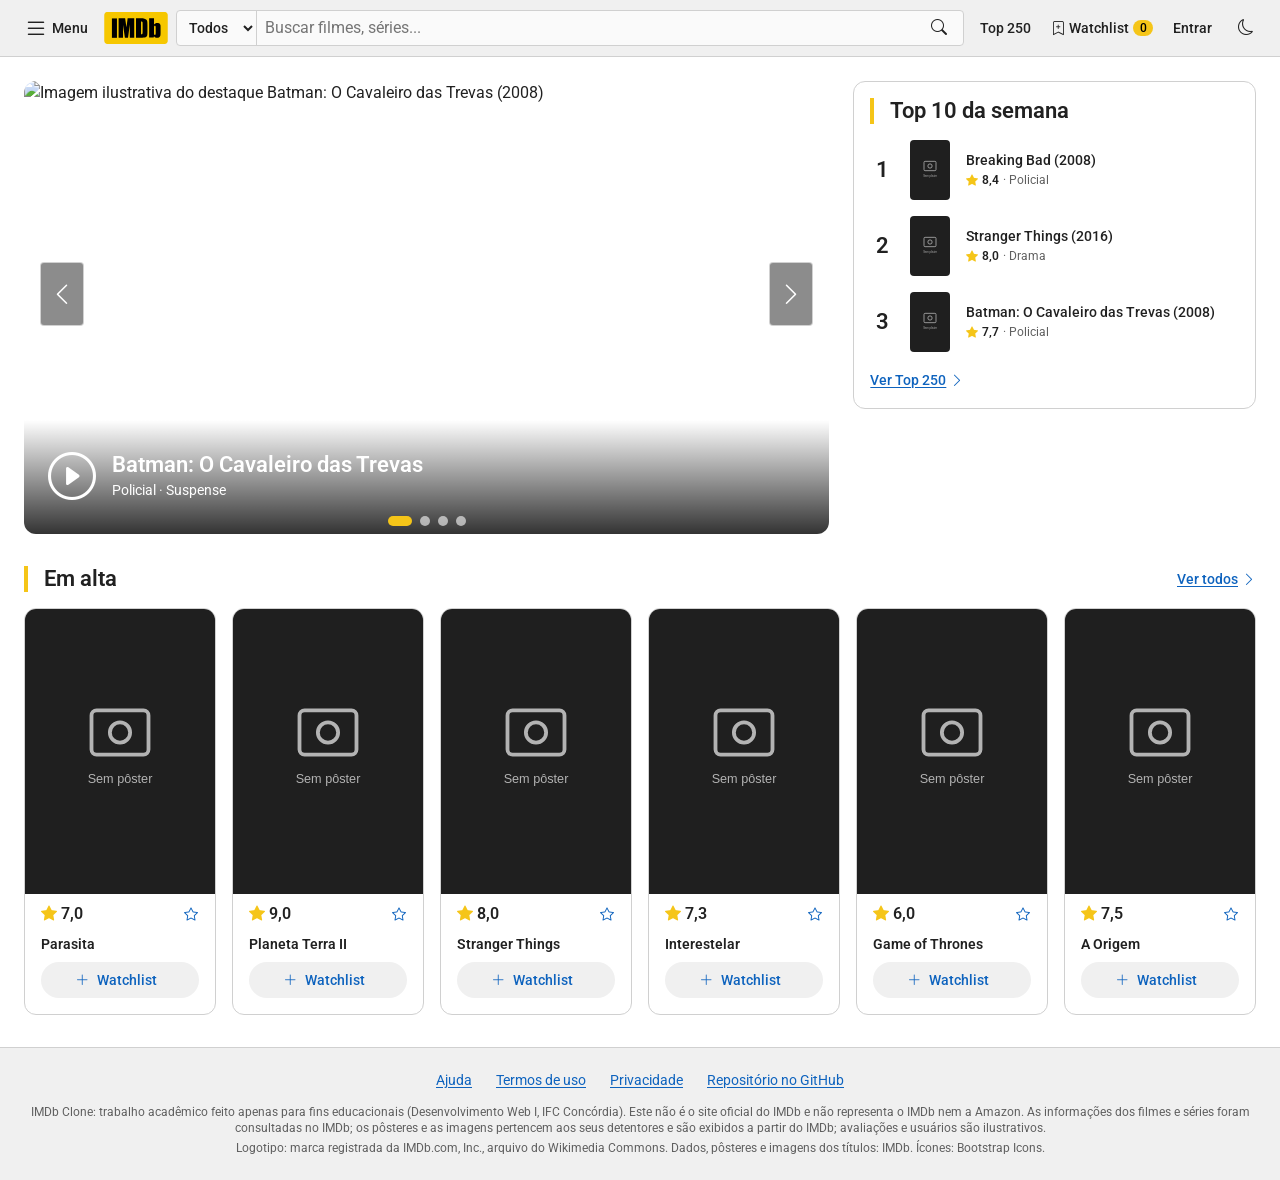
==== commit 94de1643: "feat: app.js e paginas Inicio e Busca geradas a partir do JSON" ====
--- a/index.html
+++ b/index.html
@@ -15,9 +15,12 @@
   <link rel="stylesheet" href="css/base.css">
   <link rel="stylesheet" href="css/componentes.css">
   <link rel="stylesheet" href="css/paginas.css">
+  <!-- Aplica o tema salvo antes de desenhar a página (evita piscar) -->
+  <script src="js/tema-inicial.js"></script>
 </head>
 <body data-pagina="inicio" data-raiz=".">
   <a class="pular-conteudo" href="#conteudo">Pular para o conteúdo</a>
+  <noscript><p class="alerta alerta-erro">Este site precisa de JavaScript ativado para carregar os títulos e as interações.</p></noscript>
 
   <!-- ===== Cabeçalho global (igual em todas as páginas públicas) ===== -->
   <header class="cabecalho" id="cabecalho">
@@ -54,7 +57,7 @@
         <a class="atalho atalho-desktop" href="top250.html">Top 250</a>
         <a class="atalho atalho-desktop" href="watchlist.html">
           <i class="bi bi-bookmark-plus" aria-hidden="true"></i> Watchlist
-          <span class="contador" data-contador-watchlist>3</span>
+          <span class="contador" data-contador-watchlist>0</span>
         </a>
         <a class="atalho" href="admin/login.html">Entrar</a>
       </div>
@@ -78,14 +81,14 @@
         <li><a href="index.html" aria-current="page"><i class="bi bi-house" aria-hidden="true"></i> Início</a></li>
         <li><a href="busca.html"><i class="bi bi-search" aria-hidden="true"></i> Busca</a></li>
         <li><a href="top250.html"><i class="bi bi-trophy" aria-hidden="true"></i> Top 250</a></li>
-        <li><a href="watchlist.html"><i class="bi bi-bookmark-plus" aria-hidden="true"></i> <span>Watchlist (<span data-contador-watchlist>3</span>)</span></a></li>
+        <li><a href="watchlist.html"><i class="bi bi-bookmark-plus" aria-hidden="true"></i> <span>Watchlist (<span data-contador-watchlist>0</span>)</span></a></li>
         <li><a href="admin/login.html"><i class="bi bi-person-circle" aria-hidden="true"></i> Entrar</a></li>
       </ul>
     </nav>
   </header>
 
   <main id="conteudo">
-    <h1 class="visualmente-oculto">IMDb Clone: filmes e séries fictícios</h1>
+    <h1 class="visualmente-oculto">IMDb Clone: filmes e séries</h1>
 
     <!-- ===== Destaques: carrossel + Top 10 da semana ===== -->
     <div class="inicio-destaques">
@@ -96,84 +99,18 @@
         </button>
         <!-- O JS desloca este trilho com transform: translateX(-100% * índice) -->
         <div class="carrossel-trilho" id="carrossel-trilho" aria-live="polite">
-          <!-- Slide 1 -->
-          <div class="carrossel-slide" role="group" aria-roledescription="slide" aria-label="1 de 3" data-slide="0">
-            <img src="https://picsum.photos/seed/farol-banner/1280/720" alt="Cena ilustrativa de O Último Farol, filme fictício de 2024" width="1280" height="720">
-            <div class="carrossel-legenda">
-              <a href="titulo.html?id=1">
-                <i class="bi bi-play-circle" aria-hidden="true"></i>
-                <div>
-                  <h3>O Último Farol</h3>
-                  <p>Assista ao trailer</p>
-                </div>
-              </a>
-            </div>
-          </div>
-          <!-- Slide 2 -->
-          <div class="carrossel-slide" role="group" aria-roledescription="slide" aria-label="2 de 3" data-slide="1">
-            <img src="https://picsum.photos/seed/relogio-banner/1280/720" alt="Cena ilustrativa de Os Relojoeiros, série fictício de 2025" width="1280" height="720" loading="lazy">
-            <div class="carrossel-legenda">
-              <a href="titulo.html?id=7">
-                <i class="bi bi-play-circle" aria-hidden="true"></i>
-                <div>
-                  <h3>Os Relojoeiros</h3>
-                  <p>Assista ao trailer</p>
-                </div>
-              </a>
-            </div>
-          </div>
-          <!-- Slide 3 -->
-          <div class="carrossel-slide" role="group" aria-roledescription="slide" aria-label="3 de 3" data-slide="2">
-            <img src="https://picsum.photos/seed/vidro-banner/1280/720" alt="Cena ilustrativa de Cidade de Vidro, filme fictício de 2023" width="1280" height="720" loading="lazy">
-            <div class="carrossel-legenda">
-              <a href="titulo.html?id=2">
-                <i class="bi bi-play-circle" aria-hidden="true"></i>
-                <div>
-                  <h3>Cidade de Vidro</h3>
-                  <p>Assista ao trailer</p>
-                </div>
-              </a>
-            </div>
-          </div>
         </div>
         <button class="carrossel-seta carrossel-proximo" id="carrossel-proximo" type="button">
           <i class="bi bi-chevron-right" aria-hidden="true"></i>
           <span class="visualmente-oculto">Próximo slide</span>
         </button>
         <div class="carrossel-indicadores" id="carrossel-indicadores">
-          <button type="button" data-ir-slide="0" aria-current="true"><span class="visualmente-oculto">Ir para o slide 1</span></button>
-          <button type="button" data-ir-slide="1"><span class="visualmente-oculto">Ir para o slide 2</span></button>
-          <button type="button" data-ir-slide="2"><span class="visualmente-oculto">Ir para o slide 3</span></button>
         </div>
       </section>
 
       <section class="top10" aria-labelledby="titulo-top10">
         <h2 class="titulo-secao" id="titulo-top10">Top 10 da semana</h2>
         <ol class="top10-lista" id="lista-top10">
-          <li class="top10-item">
-            <span class="top10-posicao">1</span>
-            <img class="poster" src="https://picsum.photos/seed/relogio/60/90" alt="Pôster de Os Relojoeiros" width="40" height="60" loading="lazy">
-            <div>
-              <a href="titulo.html?id=7">Os Relojoeiros (2025)</a>
-              <p class="nota"><i class="bi bi-star-fill" aria-hidden="true"></i> <span class="nota-valor">8,4</span> <span class="nota-votos">· Ficção científica</span></p>
-            </div>
-          </li>
-          <li class="top10-item">
-            <span class="top10-posicao">2</span>
-            <img class="poster" src="https://picsum.photos/seed/farol/60/90" alt="Pôster de O Último Farol" width="40" height="60" loading="lazy">
-            <div>
-              <a href="titulo.html?id=1">O Último Farol (2024)</a>
-              <p class="nota"><i class="bi bi-star-fill" aria-hidden="true"></i> <span class="nota-valor">8,1</span> <span class="nota-votos">· Drama</span></p>
-            </div>
-          </li>
-          <li class="top10-item">
-            <span class="top10-posicao">3</span>
-            <img class="poster" src="https://picsum.photos/seed/vidro/60/90" alt="Pôster de Cidade de Vidro" width="40" height="60" loading="lazy">
-            <div>
-              <a href="titulo.html?id=2">Cidade de Vidro (2023)</a>
-              <p class="nota"><i class="bi bi-star-fill" aria-hidden="true"></i> <span class="nota-valor">7,9</span> <span class="nota-votos">· Ficção científica</span></p>
-            </div>
-          </li>
         </ol>
         <a class="ver-mais" href="top250.html">Ver Top 250 <i class="bi bi-chevron-right" aria-hidden="true"></i></a>
       </section>
@@ -187,108 +124,6 @@
       </div>
       <!-- Grade no desktop; rolagem horizontal no mobile. O JS pode gerar estes cards a partir do JSON -->
       <ul class="grade-cartoes" id="lista-em-alta">
-        <li>
-          <article class="cartao-titulo" data-id="1">
-            <a href="titulo.html?id=1" tabindex="-1" aria-hidden="true">
-              <img class="poster" src="https://picsum.photos/seed/farol/300/450" alt="Pôster de O Último Farol" width="300" height="450" loading="lazy">
-            </a>
-            <div class="cartao-corpo">
-              <div class="cartao-linha-nota">
-                <p class="nota"><i class="bi bi-star-fill" aria-hidden="true"></i> <span class="nota-valor">8,1</span><span class="visualmente-oculto"> de 10</span></p>
-                <a class="botao botao-texto" href="titulo.html?id=1#avaliar" aria-label="Avaliar O Último Farol"><i class="bi bi-star" aria-hidden="true"></i></a>
-              </div>
-              <h3><a href="titulo.html?id=1">O Último Farol</a></h3>
-              <button class="botao botao-secundario botao-bloco botao-watchlist" type="button" data-id="1" aria-pressed="false">
-                <i class="bi bi-plus-lg" aria-hidden="true"></i> Watchlist<span class="visualmente-oculto">: O Último Farol</span>
-              </button>
-            </div>
-          </article>
-        </li>
-        <li>
-          <article class="cartao-titulo" data-id="2">
-            <a href="titulo.html?id=2" tabindex="-1" aria-hidden="true">
-              <img class="poster" src="https://picsum.photos/seed/vidro/300/450" alt="Pôster de Cidade de Vidro" width="300" height="450" loading="lazy">
-            </a>
-            <div class="cartao-corpo">
-              <div class="cartao-linha-nota">
-                <p class="nota"><i class="bi bi-star-fill" aria-hidden="true"></i> <span class="nota-valor">7,9</span><span class="visualmente-oculto"> de 10</span></p>
-                <a class="botao botao-texto" href="titulo.html?id=2#avaliar" aria-label="Avaliar Cidade de Vidro"><i class="bi bi-star" aria-hidden="true"></i></a>
-              </div>
-              <h3><a href="titulo.html?id=2">Cidade de Vidro</a></h3>
-              <button class="botao botao-secundario botao-bloco botao-watchlist" type="button" data-id="2" aria-pressed="false">
-                <i class="bi bi-plus-lg" aria-hidden="true"></i> Watchlist<span class="visualmente-oculto">: Cidade de Vidro</span>
-              </button>
-            </div>
-          </article>
-        </li>
-        <li>
-          <article class="cartao-titulo" data-id="3">
-            <a href="titulo.html?id=3" tabindex="-1" aria-hidden="true">
-              <img class="poster" src="https://picsum.photos/seed/mares/300/450" alt="Pôster de Marés de Inverno" width="300" height="450" loading="lazy">
-            </a>
-            <div class="cartao-corpo">
-              <div class="cartao-linha-nota">
-                <p class="nota"><i class="bi bi-star-fill" aria-hidden="true"></i> <span class="nota-valor">7,8</span><span class="visualmente-oculto"> de 10</span></p>
-                <a class="botao botao-texto" href="titulo.html?id=3#avaliar" aria-label="Avaliar Marés de Inverno"><i class="bi bi-star" aria-hidden="true"></i></a>
-              </div>
-              <h3><a href="titulo.html?id=3">Marés de Inverno</a></h3>
-              <button class="botao botao-secundario botao-bloco botao-watchlist" type="button" data-id="3" aria-pressed="false">
-                <i class="bi bi-plus-lg" aria-hidden="true"></i> Watchlist<span class="visualmente-oculto">: Marés de Inverno</span>
-              </button>
-            </div>
-          </article>
-        </li>
-        <li>
-          <article class="cartao-titulo" data-id="4">
-            <a href="titulo.html?id=4" tabindex="-1" aria-hidden="true">
-              <img class="poster" src="https://picsum.photos/seed/ventos/300/450" alt="Pôster de A Rota dos Ventos" width="300" height="450" loading="lazy">
-            </a>
-            <div class="cartao-corpo">
-              <div class="cartao-linha-nota">
-                <p class="nota"><i class="bi bi-star-fill" aria-hidden="true"></i> <span class="nota-valor">7,6</span><span class="visualmente-oculto"> de 10</span></p>
-                <a class="botao botao-texto" href="titulo.html?id=4#avaliar" aria-label="Avaliar A Rota dos Ventos"><i class="bi bi-star" aria-hidden="true"></i></a>
-              </div>
-              <h3><a href="titulo.html?id=4">A Rota dos Ventos</a></h3>
-              <button class="botao botao-secundario botao-bloco botao-watchlist" type="button" data-id="4" aria-pressed="false">
-                <i class="bi bi-plus-lg" aria-hidden="true"></i> Watchlist<span class="visualmente-oculto">: A Rota dos Ventos</span>
-              </button>
-            </div>
-          </article>
-        </li>
-        <li>
-          <article class="cartao-titulo" data-id="5">
-            <a href="titulo.html?id=5" tabindex="-1" aria-hidden="true">
-              <img class="poster" src="https://picsum.photos/seed/clara/300/450" alt="Pôster de Noites em Santa Clara" width="300" height="450" loading="lazy">
-            </a>
-            <div class="cartao-corpo">
-              <div class="cartao-linha-nota">
-                <p class="nota"><i class="bi bi-star-fill" aria-hidden="true"></i> <span class="nota-valor">7,4</span><span class="visualmente-oculto"> de 10</span></p>
-                <a class="botao botao-texto" href="titulo.html?id=5#avaliar" aria-label="Avaliar Noites em Santa Clara"><i class="bi bi-star" aria-hidden="true"></i></a>
-              </div>
-              <h3><a href="titulo.html?id=5">Noites em Santa Clara</a></h3>
-              <button class="botao botao-secundario botao-bloco botao-watchlist" type="button" data-id="5" aria-pressed="false">
-                <i class="bi bi-plus-lg" aria-hidden="true"></i> Watchlist<span class="visualmente-oculto">: Noites em Santa Clara</span>
-              </button>
-            </div>
-          </article>
-        </li>
-        <li>
-          <article class="cartao-titulo" data-id="6">
-            <a href="titulo.html?id=6" tabindex="-1" aria-hidden="true">
-              <img class="poster" src="https://picsum.photos/seed/arquivo/300/450" alt="Pôster de O Arquivo Esquecido" width="300" height="450" loading="lazy">
-            </a>
-            <div class="cartao-corpo">
-              <div class="cartao-linha-nota">
-                <p class="nota"><i class="bi bi-star-fill" aria-hidden="true"></i> <span class="nota-valor">7,3</span><span class="visualmente-oculto"> de 10</span></p>
-                <a class="botao botao-texto" href="titulo.html?id=6#avaliar" aria-label="Avaliar O Arquivo Esquecido"><i class="bi bi-star" aria-hidden="true"></i></a>
-              </div>
-              <h3><a href="titulo.html?id=6">O Arquivo Esquecido</a></h3>
-              <button class="botao botao-secundario botao-bloco botao-watchlist" type="button" data-id="6" aria-pressed="false">
-                <i class="bi bi-plus-lg" aria-hidden="true"></i> Watchlist<span class="visualmente-oculto">: O Arquivo Esquecido</span>
-              </button>
-            </div>
-          </article>
-        </li>
       </ul>
     </section>
   </main>
@@ -303,8 +138,10 @@
         <li><a href="https://github.com/arthurlorenzett/IMDb_Mock">Repositório no GitHub</a></li>
       </ul>
     </nav>
-    <p>IMDb Clone: projeto acadêmico para fins educacionais (Desenvolvimento Web I, IFC Concórdia), sem vínculo com o IMDb ou a Amazon. Todos os dados são fictícios.</p>
-    <p>Logotipo: marca registrada da IMDb.com, Inc., arquivo do Wikimedia Commons. Imagens: Lorem Picsum. Ícones: Bootstrap Icons.</p>
+    <p>IMDb Clone: trabalho acadêmico feito apenas para fins educacionais (Desenvolvimento Web I, IFC Concórdia). Este não é o site oficial do IMDb e não representa o IMDb nem a Amazon. As informações dos filmes e séries foram consultadas no IMDb; os pôsteres e as imagens pertencem aos seus detentores e são exibidos a partir do IMDb; avaliações e usuários são ilustrativos.</p>
+    <p>Logotipo: marca registrada da IMDb.com, Inc., arquivo do Wikimedia Commons. Dados, pôsteres e imagens dos títulos: IMDb. Ícones: Bootstrap Icons.</p>
   </footer>
+  <!-- JS externo (módulos ES): app.js carrega o site.json e o script desta página -->
+  <script type="module" src="js/app.js"></script>
 </body>
 </html>
